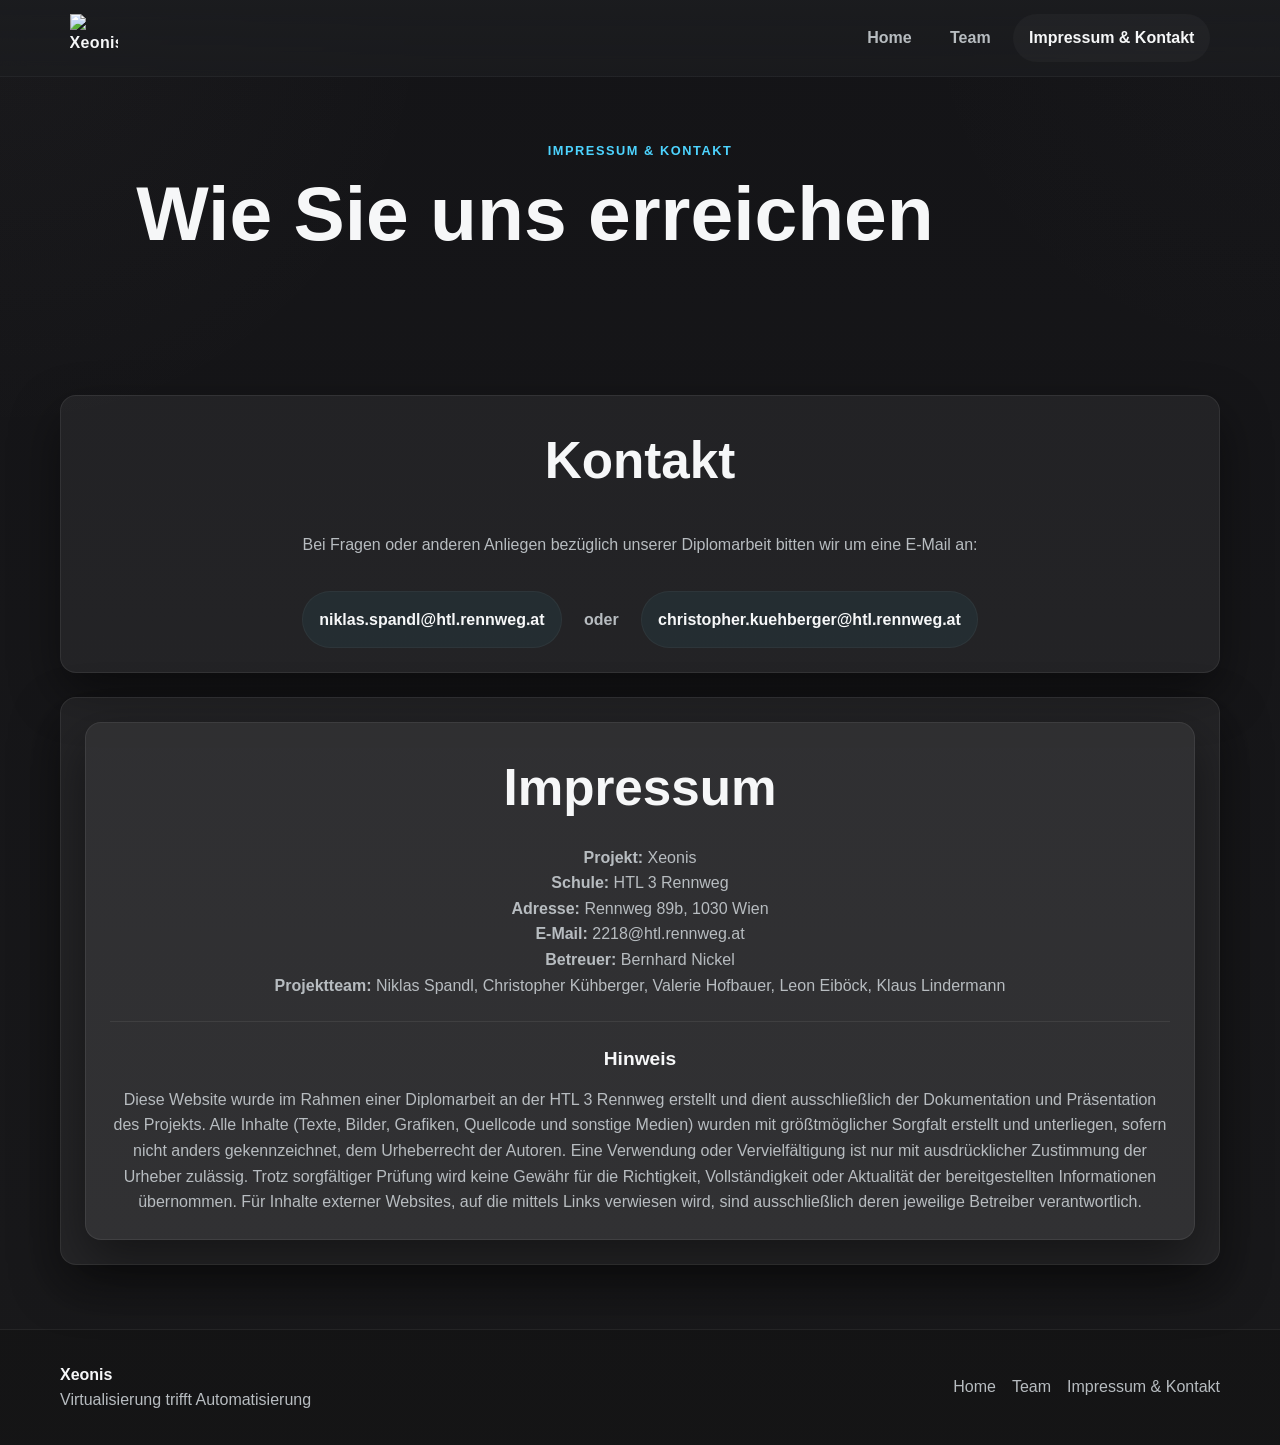
==== impressum-kontakt.html @ effc20d5 "update 1" ====
<!DOCTYPE html>
<html lang="de">
<head>
    <meta charset="UTF-8">
    <meta name="viewport" content="width=device-width, initial-scale=1.0">
    <title>Impressum & Kontakt | Xeonis</title>
    <meta name="description" content="Impressum und Kontaktseite für Xeonis, eine HTL 3 Rennweg Diplomarbeit.">
    <link rel="stylesheet" href="css/style.css">
</head>
<body>
<header class="site-header">
    <nav class="navbar container">
        <a href="index.html" class="logo" aria-label="Startseite">
            <img class="site-logo" src="assets/logo_xeonis_v2.svg" alt="Xeonis Logo">
        </a>

        <button class="nav-toggle" aria-label="Navigation öffnen" aria-expanded="false">
            <span></span>
            <span></span>
            <span></span>
        </button>

        <ul class="nav-links">
            <li><a href="index.html">Home</a></li>
            <li><a href="team.html">Team</a></li>
            <li><a href="impressum-kontakt.html" class="active">Impressum & Kontakt</a></li>
        </ul>
    </nav>
</header>

<main>
    <section class="page-hero section">
        <div class="container reveal" style="text-align: center;">
            <p class="eyebrow">Impressum & Kontakt</p>
            <h1>Wie Sie uns erreichen</h1>
        </div>
    </section>

    <section class="section contact-section">
        <div class="container contact-grid">
            <div class="contact-card reveal">
                <h2>Kontakt</h2>
                <p>Bei Fragen oder anderen Anliegen bezüglich unserer Diplomarbeit bitten wir um eine E-Mail an:</p>
                <div class="email-links">
                    <a class="email-link" href="mailto:niklas.spandl@htl.rennweg.at">niklas.spandl@htl.rennweg.at</a>
                    <span class="email-or">oder</span>
                    <a class="email-link" href="mailto:christopher.kuehberger@htl.rennweg.at">christopher.kuehberger@htl.rennweg.at</a>
                </div>
            </div>

            <div class="contact-card reveal">
                <aside class="impressum-box reveal">
                    <h2>Impressum</h2>
                    <p><strong>Projekt:</strong> Xeonis</p>
                    <p><strong>Schule:</strong> HTL 3 Rennweg</p>
                    <p><strong>Adresse:</strong> Rennweg 89b, 1030 Wien</p>
                    <p><strong>E-Mail:</strong> 2218@htl.rennweg.at</p>
                    <p><strong>Betreuer:</strong> Bernhard Nickel</p>
                    <p><strong>Projektteam:</strong> Niklas Spandl, Christopher Kühberger, Valerie Hofbauer, Leon
                        Eiböck, Klaus Lindermann</p>

                    <hr>

                    <h3>Hinweis</h3>
                    <p>
                        Diese Website wurde im Rahmen einer Diplomarbeit an der HTL 3 Rennweg erstellt und dient
                        ausschließlich der Dokumentation und Präsentation des Projekts. Alle Inhalte (Texte, Bilder,
                        Grafiken, Quellcode und sonstige Medien) wurden mit größtmöglicher Sorgfalt erstellt und
                        unterliegen, sofern nicht anders gekennzeichnet, dem Urheberrecht der Autoren. Eine Verwendung
                        oder Vervielfältigung ist nur mit ausdrücklicher Zustimmung der Urheber zulässig. Trotz
                        sorgfältiger Prüfung wird keine Gewähr für die Richtigkeit, Vollständigkeit oder Aktualität der
                        bereitgestellten Informationen übernommen. Für Inhalte externer Websites, auf die mittels Links
                        verwiesen wird, sind ausschließlich deren jeweilige Betreiber verantwortlich.
                    </p>
                </aside>
            </div>
        </div>
    </section>
</main>

<footer class="site-footer">
    <div class="container footer-grid">
        <div>
            <strong>Xeonis</strong>
            <p> Virtualisierung trifft Automatisierung</p>
        </div>
        <div class="footer-links">
            <a href="index.html">Home</a>
            <a href="team.html">Team</a>
            <a href="impressum-kontakt.html">Impressum & Kontakt</a>
        </div>
    </div>
</footer>

<script src="js/main.js"></script>
</body>
</html>
---- css/style.css ----
/*
  Consolidated stylesheet for DA_Website
  - Slightly lighter gray theme
  - Accent colors: blue, yellow, red
  - Header restored to translucent style
  - Responsive rules and consistent avatar sizing
*/
:root {
    --bg: #141417; /* page background */
    --bg-light: #1b1c1f;
    --card: rgba(255,255,255,0.06);
    --card-strong: rgba(255,255,255,0.09);
    --text: #f6f7f8;
    --muted: #b7bcc0;
    --primary: #c7cccf;
    --accent-blue: #4dd4ff;
    --accent-yellow: #ffd166;
    --accent-red: #ff6b6b;
    --border: rgba(255,255,255,0.07);
    --shadow: 0 20px 50px rgba(0,0,0,0.44);
    --radius: 16px;
    --max-width: 1160px;
    /* layout spacing */
    --header-height: 76px;
    --space-lg: 4rem;
    --space-md: 2.5rem;
    --space-sm: 1.25rem;
}

*{box-sizing:border-box;margin:0;padding:0}
html{scroll-behavior:smooth}
body{
  font-family: Arial, Helvetica, sans-serif;
  color:var(--text);
  line-height:1.6;
  background: radial-gradient(circle at top left, rgba(200,195,190,0.03), transparent 28rem),
              radial-gradient(circle at top right, rgba(150,150,150,0.02), transparent 24rem),
              linear-gradient(180deg,var(--bg),rgba(20,20,22,0.98));
}
img{max-width:100%;display:block}
a{color:inherit;text-decoration:none}
.container{width:min(100% - 2rem,var(--max-width));margin-inline:auto}
.section{padding:var(--space-lg) 0}

/* Header / Nav */
.site-header{
  position:sticky;top:0;z-index:100;
  /* ensure header matches the gray theme using bg-light with translucency */
  background: linear-gradient(180deg, rgba(27,28,31,0.95), rgba(27,28,31,0.82));
  backdrop-filter: blur(14px);
  border-bottom:1px solid rgba(255,255,255,0.04);
}
.navbar{min-height:var(--header-height);display:flex;align-items:center;justify-content:space-between;gap:1rem;padding:0 0.6rem}
.logo{display:flex;align-items:center;gap:0.8rem;font-weight:700;letter-spacing:0.02em}
.site-logo{width:48px;height:48px;object-fit:contain;display:block;flex-shrink:0}
.nav-links{display:flex;align-items:center;gap:0.4rem;list-style:none}
.nav-links a{display:inline-flex;padding:0.7rem 1rem;border-radius:999px;color:var(--muted);font-weight:600;transition:0.22s}
.nav-links a:hover,.nav-links a.active{background:rgba(255,255,255,0.03);color:var(--text)}
.nav-toggle{display:none;width:44px;height:44px;border:1px solid rgba(255,255,255,0.04);border-radius:12px;background:linear-gradient(180deg,rgba(255,255,255,0.02),rgba(255,255,255,0.01));cursor:pointer}
.nav-toggle span{display:block;width:20px;height:2px;margin:5px auto;background:var(--text);border-radius:99px}

/* Hero / Layout grids */
.hero{min-height:calc(100vh - var(--header-height));display:flex;align-items:center}
.hero-grid,.project-grid,.split-grid,.contact-grid{display:grid;grid-template-columns:1.1fr 0.9fr;align-items:center;gap:2rem}
.eyebrow{color:var(--accent-blue);font-weight:800;text-transform:uppercase;letter-spacing:0.12em;font-size:0.8rem;margin-bottom:0.7rem}
h1{font-size:clamp(2.4rem,6vw,5rem);max-width:950px;line-height:1.05;margin-bottom:0.85rem}
h2{font-size:clamp(2rem,4vw,3.2rem);margin-bottom:1rem}
h3{font-size:1.2rem;margin-bottom:0.75rem}
p{color:var(--muted)}
.hero-text{max-width:680px;font-size:1.05rem}

/* Buttons */
.btn{display:inline-flex;align-items:center;justify-content:center;min-height:48px;padding:0.8rem 1.25rem;border-radius:999px;border:1px solid transparent;font-weight:800;cursor:pointer;transition:transform 0.25s ease,border-color .22s ease,background .22s ease}
.btn:hover{transform:translateY(-2px)}
.btn-primary{background:linear-gradient(135deg,var(--accent-blue),var(--accent-2, #3ac6b8));color:#06101d;box-shadow:0 8px 28px rgba(77,212,255,0.08)}
.btn-secondary{border-color:var(--border);background:linear-gradient(135deg,rgba(77,212,255,0.22),rgba(77,212,255,0.10));color:var(--text)}

/* Cards */
.hero-card,.info-panel,.contact-card,.impressum-box{background:var(--card);border:1px solid var(--border);border-radius:var(--radius);box-shadow:var(--shadow);padding:1.5rem}
.hero-media{overflow:hidden;border-radius:14px;border:1px solid rgba(255,255,255,0.04);background:linear-gradient(145deg,rgba(77,212,255,0.05),rgba(58,198,184,0.03)),rgba(0,0,0,0.06);aspect-ratio:4/3}
.hero-media img{width:100%;height:100%;object-fit:cover}

.status-box{display:flex;gap:0.75rem;align-items:center;margin-top:1rem}
.status-dot{width:12px;height:12px;border-radius:50%;background:#4ade80;box-shadow:0 0 0 8px rgba(74,222,128,0.12)}

.section-heading{max-width:760px;margin-bottom:2rem}

/* Feature / Team grids */
.feature-grid,.team-grid,.timeline{display:grid;grid-template-columns:repeat(4,1fr);gap:1.2rem}
.hardware-grid{display:grid;grid-template-columns:repeat(3,1fr);gap:1rem;margin-top:1rem}
.hardware-card{display:flex;flex-direction:column;gap:0.85rem;padding:0.8rem;height:100%;border-radius:14px;background:linear-gradient(180deg,rgba(255,255,255,0.02),rgba(255,255,255,0.01));border:1px solid var(--border)}
.hardware-img{width:100%;height:clamp(180px,22vw,260px);object-fit:contain;display:block;margin:0 auto;border-radius:10px;border:1px solid rgba(255,255,255,0.03);background:rgba(0,0,0,0.03)}

.team-grid{grid-template-columns:repeat(auto-fit,minmax(210px,1fr))}
.feature-card,.team-card,.timeline-item{padding:1.1rem;border:1px solid var(--border);border-radius:var(--radius);background:var(--card);transition:transform .22s}
.feature-card:hover,.team-card:hover,.timeline-item:hover{transform:translateY(-6px);background:var(--card-strong)}

/* Team cards and avatars */
.team-card{display:flex;flex-direction:column;gap:0.6rem;overflow:hidden;min-height:100%}
.team-card h2{font-size:1.15rem;margin:0.35rem 0;line-height:1.15;word-break:break-word;overflow-wrap:anywhere}
.team-card p{margin:0}

.icon-box,.avatar-placeholder{display:grid;place-items:center;border-radius:14px;background:linear-gradient(135deg,rgba(77,212,255,0.06),rgba(58,198,184,0.04));border:1px solid rgba(255,255,255,0.03);color:var(--accent-blue);font-weight:900;margin-bottom:1rem}
.icon-box{width:64px;height:64px;font-size:0.82rem}
.avatar-placeholder{width:100%;height:clamp(140px,20vw,220px);overflow:hidden;border-radius:12px;display:grid;place-items:center}
.avatar-placeholder img{width:100%;height:100%;object-fit:cover;display:block}

/* Skill bars */
.skill-list{display:grid;gap:1.3rem;padding:1.5rem;border:1px solid var(--border);border-radius:var(--radius);background:var(--card)}
.bar{height:12px;margin-top:0.55rem;border-radius:999px;background:rgba(255,255,255,0.06);overflow:hidden}
.bar span{display:block;height:100%;border-radius:inherit;background:linear-gradient(90deg,var(--accent-blue),rgba(58,198,184,0.95))}

/* Contact */
.contact-grid{display:grid;grid-template-columns:1fr;gap:1.5rem;align-items:start}
.contact-card{text-align:center;display:flex;flex-direction:column;align-items:center;gap:0.9rem}
.email-links{display:flex;align-items:center;gap:1rem;flex-wrap:wrap;margin-top:1.2rem}
.email-or{display:inline-flex;align-items:center;justify-content:center;color:var(--muted);font-weight:700;padding:0 0.4rem}
.email-link{display:inline-flex;align-items:center;padding:0.9rem 1rem;border:1px solid rgba(255,255,255,0.04);border-radius:999px;background:rgba(77,212,255,0.06);color:var(--text);font-weight:800}
.email-link:hover{background:linear-gradient(90deg,rgba(77,212,255,0.16),rgba(58,198,184,0.14));transform:translateY(-2px)}

/* Forms */
label{color:var(--text);font-weight:700}
input,textarea{width:100%;border:1px solid var(--border);border-radius:14px;padding:0.9rem 1rem;background:rgba(255,255,255,0.04);color:var(--text);font:inherit;outline:none}
input:focus,textarea:focus{border-color:var(--accent-blue);box-shadow:0 0 0 4px rgba(77,212,255,0.08)}

.impressum-box hr{border:0;border-top:1px solid var(--border);margin:1.4rem 0}

/* Footer */
.site-footer{border-top:1px solid var(--border);background:rgba(0,0,0,0.18);padding:2rem 0}
.footer-grid{display:flex;justify-content:space-between;gap:1.5rem;align-items:center}
.footer-links{display:flex;gap:1rem;flex-wrap:wrap}
.footer-links a{color:var(--muted)}
.footer-links a:hover{color:var(--accent-blue)}

/* Reveal animation */
.reveal{opacity:1;transform:none;transition:opacity .7s ease,transform .7s ease}
.reveal.visible{opacity:1;transform:translateY(0)}

/* Responsive */
@media (max-width:920px){
  .hero-grid,.project-grid,.split-grid,.contact-grid{grid-template-columns:1fr}
  .feature-grid,.team-grid,.timeline{grid-template-columns:repeat(2,1fr)}
  .hero{min-height:auto}
  .nav-toggle{display:block}
  .nav-links{display:none}
  .nav-links.open{display:flex}
  .site-logo{width:40px;height:40px}
}

@media (max-width:720px){
  .section{padding:var(--space-md) 0}
  .nav-toggle{display:block}
  .nav-links{position:absolute;left:1rem;right:1rem;top:calc(var(--header-height) + 10px);display:none;flex-direction:column;align-items:stretch;padding:1rem;border:1px solid rgba(255,255,255,0.03);border-radius:14px;background:linear-gradient(180deg,rgba(19,20,24,0.96),rgba(11,11,13,0.9));box-shadow:0 14px 40px rgba(0,0,0,0.6)}
  .nav-links.open{display:flex}
  .feature-grid,.team-grid,.timeline,.hardware-grid{grid-template-columns:1fr}
  .team-grid{gap:1rem}
  .feature-card,.team-card,.timeline-item,.hardware-card,.hero-card,.info-panel,.contact-card,.impressum-box,.skill-list{padding:1rem}
  .team-card{align-items:center;text-align:center}
  .team-card h2{font-size:1.05rem}
  /* Mobile team photos: no crop, full image visible */
  .avatar-placeholder{width:100%;height:auto;aspect-ratio:auto;margin-inline:auto;display:block;overflow:visible;background:none;border:none}
  .avatar-placeholder img{width:100%;height:auto;object-fit:contain;background:transparent}
  .hardware-grid{gap:1rem;margin-top:1rem}
  .hardware-card{gap:0.7rem}
  .hardware-img{height:auto;aspect-ratio:4/3;object-fit:cover}
  .hero-grid,.project-grid,.split-grid,.contact-grid{gap:1.25rem}
  .hero-text{font-size:1rem;max-width:100%}
  .section-heading{margin-bottom:1.25rem}
  .footer-grid{flex-direction:column;align-items:flex-start}
  .email-links{flex-direction:column}
  .email-link{width:100%;justify-content:center}
  .contact-card{align-items:stretch;text-align:left}
  .contact-card h2,.impressum-box h2{font-size:1.35rem}
  .impressum-box{padding:1rem}
  .impressum-box p{font-size:0.98rem}
}

@media (max-width:480px){
  :root{--radius:14px}
  h1{font-size:clamp(1.8rem,6vw,2.6rem);margin-bottom:0.7rem}
  .team-card h2{font-size:1rem}
  .avatar-placeholder{width:100%;height:auto;aspect-ratio:auto}
  .avatar-placeholder img{width:100%;height:auto;object-fit:contain}
  .hero-media{aspect-ratio:16/10}
  .hardware-img{aspect-ratio:1/1}
  .btn{min-height:56px;padding:1rem 1.25rem;font-size:1rem}
  .container{width:calc(100% - 2rem)}
  .status-box{gap:0.5rem}
  .status-box p,.footer-grid p,.hero-text,p{word-break:break-word;overflow-wrap:anywhere}
  .contact-card{padding:0.85rem}
  .email-link{font-size:0.95rem;padding:0.85rem 0.95rem}
  .impressum-box h3{font-size:1.05rem}
}
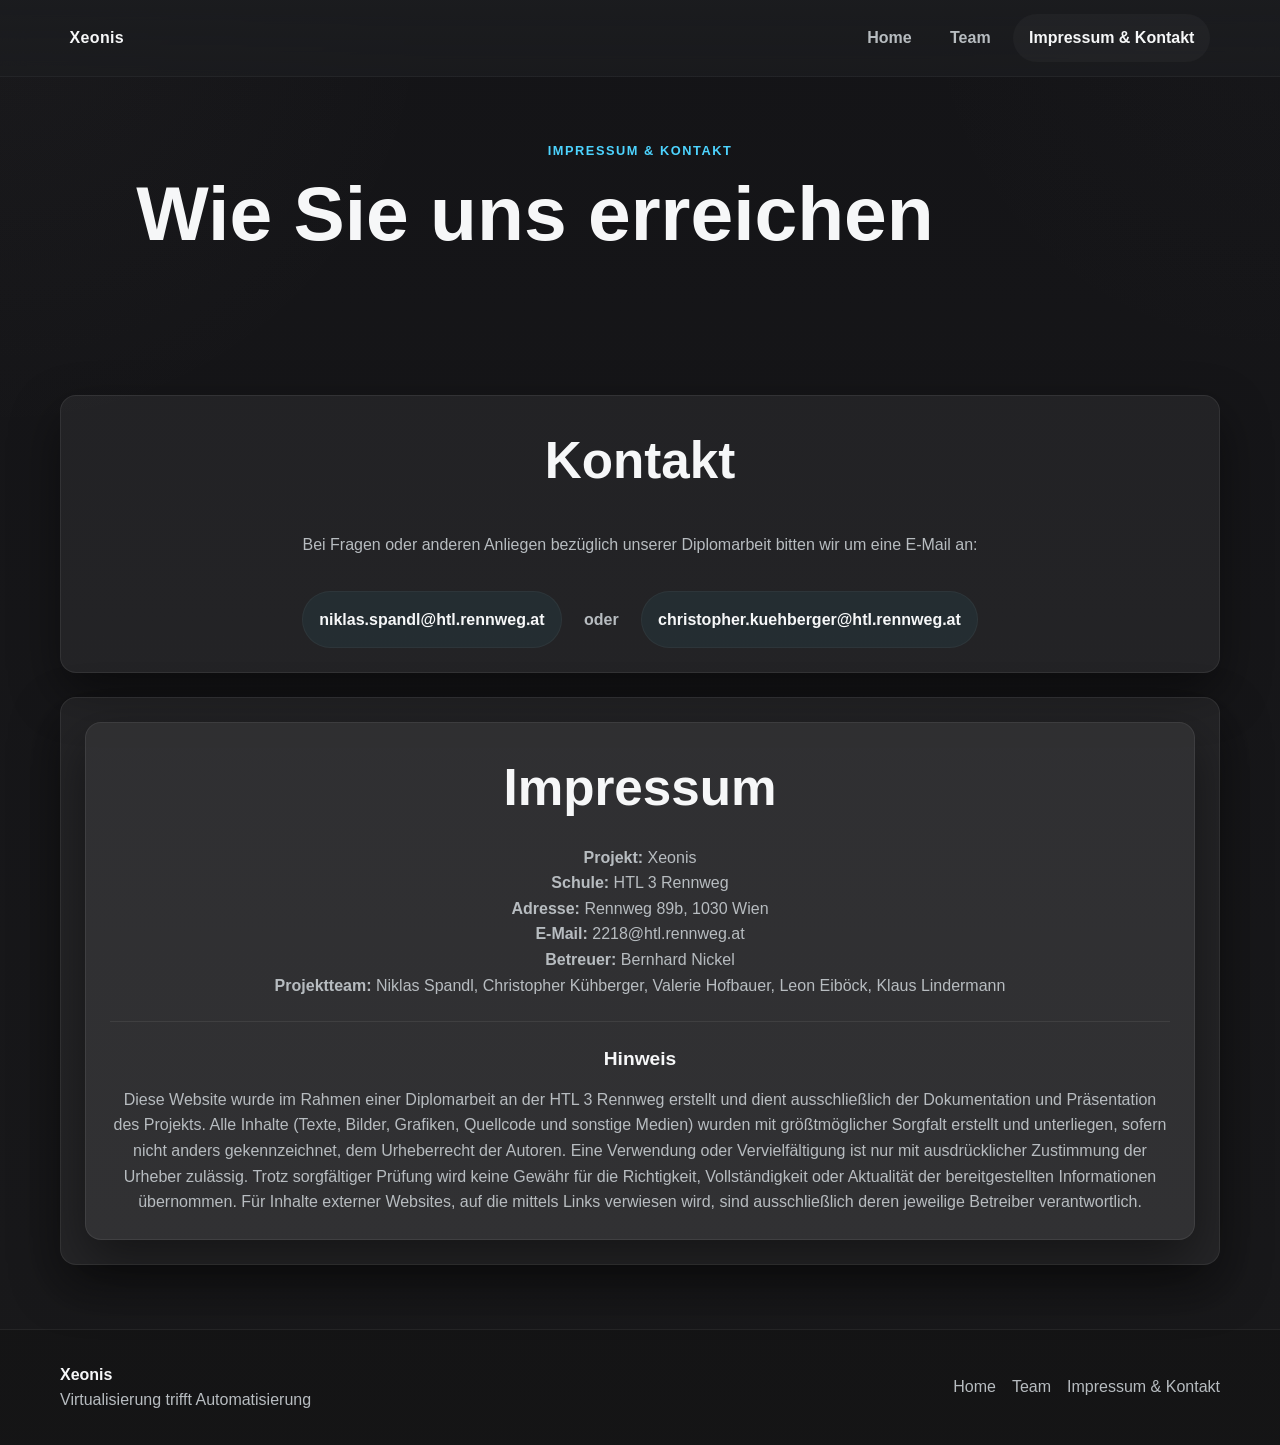
==== commit c1d50f83: "update 2" ====
--- a/impressum-kontakt.html
+++ b/impressum-kontakt.html
@@ -11,7 +11,7 @@
 <header class="site-header">
     <nav class="navbar container">
         <a href="index.html" class="logo" aria-label="Startseite">
-            <img class="site-logo" src="assets/logo_xeonis_v2.svg" alt="Xeonis Logo">
+            Xeonis
         </a>
 
         <button class="nav-toggle" aria-label="Navigation öffnen" aria-expanded="false">
--- a/css/style.css
+++ b/css/style.css
@@ -14,6 +14,7 @@
     --muted: #b7bcc0;
     --primary: #c7cccf;
     --accent-blue: #4dd4ff;
+    --accent-2: #3ac6b8;
     --accent-yellow: #ffd166;
     --accent-red: #ff6b6b;
     --border: rgba(255,255,255,0.07);
@@ -80,6 +81,7 @@
 .hero-media{overflow:hidden;border-radius:14px;border:1px solid rgba(255,255,255,0.04);background:linear-gradient(145deg,rgba(77,212,255,0.05),rgba(58,198,184,0.03)),rgba(0,0,0,0.06);aspect-ratio:4/3}
 .hero-media img{width:100%;height:100%;object-fit:cover}
 
+.hero-logo{width:100%;max-width:200px;height:auto;object-fit:contain;display:block;margin:0 auto 1.5rem}
 .status-box{display:flex;gap:0.75rem;align-items:center;margin-top:1rem}
 .status-dot{width:12px;height:12px;border-radius:50%;background:#4ade80;box-shadow:0 0 0 8px rgba(74,222,128,0.12)}
 
@@ -149,6 +151,7 @@
 
 @media (max-width:720px){
   .section{padding:var(--space-md) 0}
+  .hero-logo{max-width:180px;margin-bottom:1.35rem}
   .nav-toggle{display:block}
   .nav-links{position:absolute;left:1rem;right:1rem;top:calc(var(--header-height) + 10px);display:none;flex-direction:column;align-items:stretch;padding:1rem;border:1px solid rgba(255,255,255,0.03);border-radius:14px;background:linear-gradient(180deg,rgba(19,20,24,0.96),rgba(11,11,13,0.9));box-shadow:0 14px 40px rgba(0,0,0,0.6)}
   .nav-links.open{display:flex}
@@ -177,6 +180,7 @@
 
 @media (max-width:480px){
   :root{--radius:14px}
+  .hero-logo{max-width:160px;margin-bottom:1.2rem}
   h1{font-size:clamp(1.8rem,6vw,2.6rem);margin-bottom:0.7rem}
   .team-card h2{font-size:1rem}
   .avatar-placeholder{width:100%;height:auto;aspect-ratio:auto}
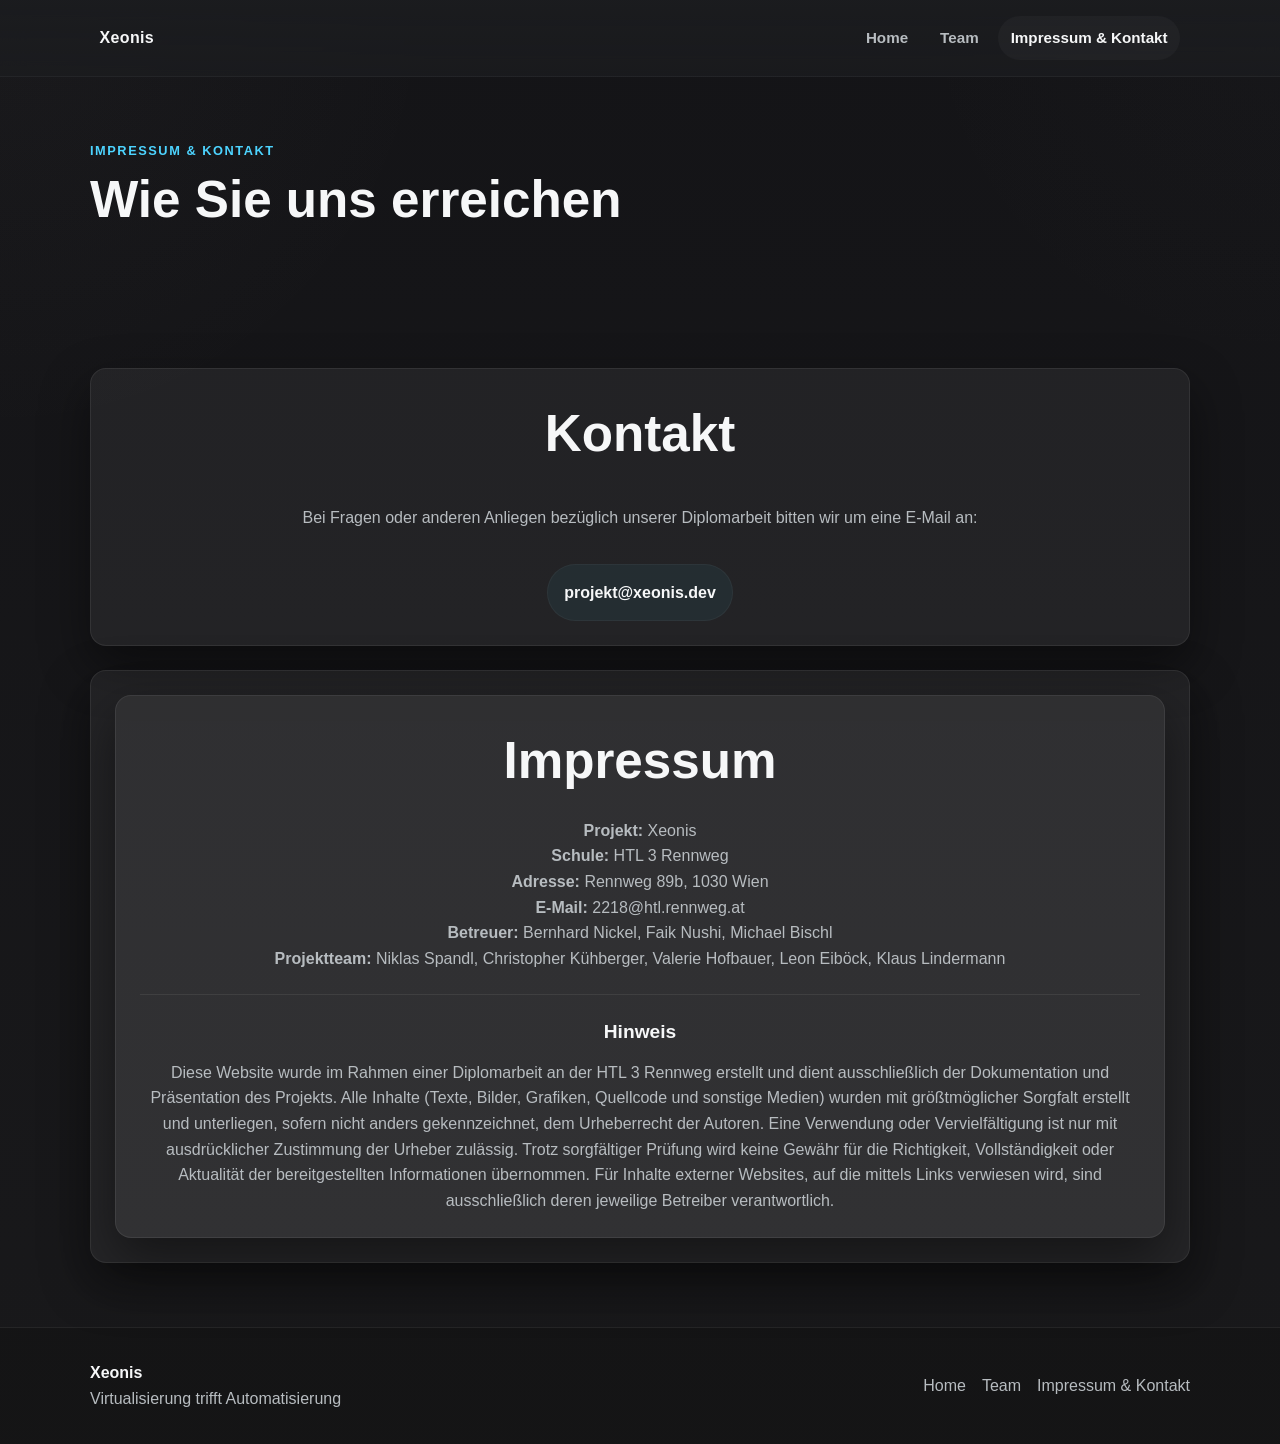
==== commit a2a70f47: "update 4, implemented feedback" ====
--- a/impressum-kontakt.html
+++ b/impressum-kontakt.html
@@ -30,7 +30,7 @@
 
 <main>
     <section class="page-hero section">
-        <div class="container reveal" style="text-align: center;">
+        <div class="container reveal">
             <p class="eyebrow">Impressum & Kontakt</p>
             <h1>Wie Sie uns erreichen</h1>
         </div>
@@ -42,9 +42,7 @@
                 <h2>Kontakt</h2>
                 <p>Bei Fragen oder anderen Anliegen bezüglich unserer Diplomarbeit bitten wir um eine E-Mail an:</p>
                 <div class="email-links">
-                    <a class="email-link" href="mailto:niklas.spandl@htl.rennweg.at">niklas.spandl@htl.rennweg.at</a>
-                    <span class="email-or">oder</span>
-                    <a class="email-link" href="mailto:christopher.kuehberger@htl.rennweg.at">christopher.kuehberger@htl.rennweg.at</a>
+                    <a class="email-link" href="mailto:projekt@xeonis.dev">projekt@xeonis.dev</a>
                 </div>
             </div>
 
@@ -55,7 +53,7 @@
                     <p><strong>Schule:</strong> HTL 3 Rennweg</p>
                     <p><strong>Adresse:</strong> Rennweg 89b, 1030 Wien</p>
                     <p><strong>E-Mail:</strong> 2218@htl.rennweg.at</p>
-                    <p><strong>Betreuer:</strong> Bernhard Nickel</p>
+                    <p><strong>Betreuer:</strong> Bernhard Nickel, Faik Nushi, Michael Bischl</p>
                     <p><strong>Projektteam:</strong> Niklas Spandl, Christopher Kühberger, Valerie Hofbauer, Leon
                         Eiböck, Klaus Lindermann</p>
 
--- a/css/style.css
+++ b/css/style.css
@@ -1,15 +1,8 @@
-/*
-  Consolidated stylesheet for DA_Website
-  - Slightly lighter gray theme
-  - Accent colors: blue, yellow, red
-  - Header restored to translucent style
-  - Responsive rules and consistent avatar sizing
-*/
 :root {
     --bg: #141417; /* page background */
     --bg-light: #1b1c1f;
-    --card: rgba(255,255,255,0.06);
-    --card-strong: rgba(255,255,255,0.09);
+    --card: rgba(255, 255, 255, 0.06);
+    --card-strong: rgba(255, 255, 255, 0.09);
     --text: #f6f7f8;
     --muted: #b7bcc0;
     --primary: #c7cccf;
@@ -17,8 +10,8 @@
     --accent-2: #3ac6b8;
     --accent-yellow: #ffd166;
     --accent-red: #ff6b6b;
-    --border: rgba(255,255,255,0.07);
-    --shadow: 0 20px 50px rgba(0,0,0,0.44);
+    --border: rgba(255, 255, 255, 0.07);
+    --shadow: 0 20px 50px rgba(0, 0, 0, 0.44);
     --radius: 16px;
     --max-width: 1160px;
     /* layout spacing */
@@ -28,171 +21,814 @@
     --space-sm: 1.25rem;
 }
 
-*{box-sizing:border-box;margin:0;padding:0}
-html{scroll-behavior:smooth}
-body{
-  font-family: Arial, Helvetica, sans-serif;
-  color:var(--text);
-  line-height:1.6;
-  background: radial-gradient(circle at top left, rgba(200,195,190,0.03), transparent 28rem),
-              radial-gradient(circle at top right, rgba(150,150,150,0.02), transparent 24rem),
-              linear-gradient(180deg,var(--bg),rgba(20,20,22,0.98));
-}
-img{max-width:100%;display:block}
-a{color:inherit;text-decoration:none}
-.container{width:min(100% - 2rem,var(--max-width));margin-inline:auto}
-.section{padding:var(--space-lg) 0}
+* {
+    box-sizing: border-box;
+    margin: 0;
+    padding: 0
+}
+
+html {
+    scroll-behavior: smooth
+}
+
+body {
+    font-family: Arial, Helvetica, sans-serif;
+    color: var(--text);
+    line-height: 1.6;
+    background: radial-gradient(circle at top left, rgba(200, 195, 190, 0.03), transparent 28rem),
+    radial-gradient(circle at top right, rgba(150, 150, 150, 0.02), transparent 24rem),
+    linear-gradient(180deg, var(--bg), rgba(20, 20, 22, 0.98));
+}
+
+img {
+    max-width: 100%;
+    display: block
+}
+
+a {
+    color: inherit;
+    text-decoration: none
+}
+
+.container {
+    width: min(100% - 2rem, var(--max-width));
+    margin-inline: auto
+}
+
+.section {
+    padding: var(--space-lg) 0
+}
 
 /* Header / Nav */
-.site-header{
-  position:sticky;top:0;z-index:100;
-  /* ensure header matches the gray theme using bg-light with translucency */
-  background: linear-gradient(180deg, rgba(27,28,31,0.95), rgba(27,28,31,0.82));
-  backdrop-filter: blur(14px);
-  border-bottom:1px solid rgba(255,255,255,0.04);
-}
-.navbar{min-height:var(--header-height);display:flex;align-items:center;justify-content:space-between;gap:1rem;padding:0 0.6rem}
-.logo{display:flex;align-items:center;gap:0.8rem;font-weight:700;letter-spacing:0.02em}
-.site-logo{width:48px;height:48px;object-fit:contain;display:block;flex-shrink:0}
-.nav-links{display:flex;align-items:center;gap:0.4rem;list-style:none}
-.nav-links a{display:inline-flex;padding:0.7rem 1rem;border-radius:999px;color:var(--muted);font-weight:600;transition:0.22s}
-.nav-links a:hover,.nav-links a.active{background:rgba(255,255,255,0.03);color:var(--text)}
-.nav-toggle{display:none;width:44px;height:44px;border:1px solid rgba(255,255,255,0.04);border-radius:12px;background:linear-gradient(180deg,rgba(255,255,255,0.02),rgba(255,255,255,0.01));cursor:pointer}
-.nav-toggle span{display:block;width:20px;height:2px;margin:5px auto;background:var(--text);border-radius:99px}
+.site-header {
+    position: sticky;
+    top: 0;
+    z-index: 100;
+    /* ensure header matches the gray theme using bg-light with translucency */
+    background: linear-gradient(180deg, rgba(27, 28, 31, 0.95), rgba(27, 28, 31, 0.82));
+    backdrop-filter: blur(14px);
+    border-bottom: 1px solid rgba(255, 255, 255, 0.04);
+}
+
+.navbar {
+    min-height: var(--header-height);
+    display: flex;
+    align-items: center;
+    justify-content: space-between;
+    gap: 1rem;
+    padding: 0 0.6rem
+}
+
+.logo {
+    display: flex;
+    align-items: center;
+    gap: 0.8rem;
+    font-weight: 700;
+    letter-spacing: 0.02em
+}
+
+.site-logo {
+    width: 48px;
+    height: 48px;
+    object-fit: contain;
+    display: block;
+    flex-shrink: 0
+}
+
+.nav-links {
+    display: flex;
+    align-items: center;
+    gap: 0.4rem;
+    list-style: none
+}
+
+.nav-links a {
+    display: inline-flex;
+    padding: 0.7rem 1rem;
+    border-radius: 999px;
+    color: var(--muted);
+    font-weight: 600;
+    transition: 0.22s
+}
+
+.nav-links a:hover, .nav-links a.active {
+    background: rgba(255, 255, 255, 0.03);
+    color: var(--text)
+}
+
+.nav-toggle {
+    display: none;
+    width: 44px;
+    height: 44px;
+    border: 1px solid rgba(255, 255, 255, 0.04);
+    border-radius: 12px;
+    background: linear-gradient(180deg, rgba(255, 255, 255, 0.02), rgba(255, 255, 255, 0.01));
+    cursor: pointer
+}
+
+.nav-toggle span {
+    display: block;
+    width: 20px;
+    height: 2px;
+    margin: 5px auto;
+    background: var(--text);
+    border-radius: 99px
+}
 
 /* Hero / Layout grids */
-.hero{min-height:calc(100vh - var(--header-height));display:flex;align-items:center}
-.hero-grid,.project-grid,.split-grid,.contact-grid{display:grid;grid-template-columns:1.1fr 0.9fr;align-items:center;gap:2rem}
-.eyebrow{color:var(--accent-blue);font-weight:800;text-transform:uppercase;letter-spacing:0.12em;font-size:0.8rem;margin-bottom:0.7rem}
-h1{font-size:clamp(2.4rem,6vw,5rem);max-width:950px;line-height:1.05;margin-bottom:0.85rem}
-h2{font-size:clamp(2rem,4vw,3.2rem);margin-bottom:1rem}
-h3{font-size:1.2rem;margin-bottom:0.75rem}
-p{color:var(--muted)}
-.hero-text{max-width:680px;font-size:1.05rem}
+.hero {
+    min-height: calc(100vh - var(--header-height));
+    display: flex;
+    align-items: center
+}
+
+.hero-grid, .project-grid, .split-grid, .contact-grid {
+    display: grid;
+    grid-template-columns:1.1fr 0.9fr;
+    align-items: center;
+    gap: 2rem
+}
+
+.eyebrow {
+    color: var(--accent-blue);
+    font-weight: 800;
+    text-transform: uppercase;
+    letter-spacing: 0.12em;
+    font-size: 0.8rem;
+    margin-bottom: 0.7rem
+}
+
+h1 {
+    font-size: clamp(2.4rem, 6vw, 5rem);
+    max-width: 950px;
+    line-height: 1.05;
+    margin-bottom: 0.85rem
+}
+
+h2 {
+    font-size: clamp(2rem, 4vw, 3.2rem);
+    margin-bottom: 1rem
+}
+
+h3 {
+    font-size: 1.2rem;
+    margin-bottom: 0.75rem
+}
+
+p {
+    color: var(--muted)
+}
+
+.hero-text {
+    max-width: 680px;
+    font-size: 1.05rem
+}
 
 /* Buttons */
-.btn{display:inline-flex;align-items:center;justify-content:center;min-height:48px;padding:0.8rem 1.25rem;border-radius:999px;border:1px solid transparent;font-weight:800;cursor:pointer;transition:transform 0.25s ease,border-color .22s ease,background .22s ease}
-.btn:hover{transform:translateY(-2px)}
-.btn-primary{background:linear-gradient(135deg,var(--accent-blue),var(--accent-2, #3ac6b8));color:#06101d;box-shadow:0 8px 28px rgba(77,212,255,0.08)}
-.btn-secondary{border-color:var(--border);background:linear-gradient(135deg,rgba(77,212,255,0.22),rgba(77,212,255,0.10));color:var(--text)}
+.btn {
+    display: inline-flex;
+    align-items: center;
+    justify-content: center;
+    min-height: 48px;
+    padding: 0.8rem 1.25rem;
+    border-radius: 999px;
+    border: 1px solid transparent;
+    font-weight: 800;
+    cursor: pointer;
+    transition: transform 0.25s ease, border-color .22s ease, background .22s ease
+}
+
+.btn:hover {
+    transform: translateY(-2px)
+}
+
+.btn-primary {
+    background: linear-gradient(135deg, var(--accent-blue), var(--accent-2, #3ac6b8));
+    color: #06101d;
+    box-shadow: 0 8px 28px rgba(77, 212, 255, 0.08)
+}
+
+.btn-secondary {
+    border-color: var(--border);
+    background: linear-gradient(135deg, rgba(77, 212, 255, 0.22), rgba(77, 212, 255, 0.10));
+    color: var(--text)
+}
 
 /* Cards */
-.hero-card,.info-panel,.contact-card,.impressum-box{background:var(--card);border:1px solid var(--border);border-radius:var(--radius);box-shadow:var(--shadow);padding:1.5rem}
-.hero-media{overflow:hidden;border-radius:14px;border:1px solid rgba(255,255,255,0.04);background:linear-gradient(145deg,rgba(77,212,255,0.05),rgba(58,198,184,0.03)),rgba(0,0,0,0.06);aspect-ratio:4/3}
-.hero-media img{width:100%;height:100%;object-fit:cover}
-
-.hero-logo{width:100%;max-width:200px;height:auto;object-fit:contain;display:block;margin:0 auto 1.5rem}
-.status-box{display:flex;gap:0.75rem;align-items:center;margin-top:1rem}
-.status-dot{width:12px;height:12px;border-radius:50%;background:#4ade80;box-shadow:0 0 0 8px rgba(74,222,128,0.12)}
-
-.section-heading{max-width:760px;margin-bottom:2rem}
+.hero-card, .info-panel, .contact-card, .impressum-box {
+    background: var(--card);
+    border: 1px solid var(--border);
+    border-radius: var(--radius);
+    box-shadow: var(--shadow);
+    padding: 1.5rem
+}
+
+.hero-media {
+    overflow: hidden;
+    border-radius: 14px;
+    border: 1px solid rgba(255, 255, 255, 0.04);
+    background: linear-gradient(145deg, rgba(77, 212, 255, 0.05), rgba(58, 198, 184, 0.03)), rgba(0, 0, 0, 0.06);
+    aspect-ratio: 4/3
+}
+
+.hero-media img {
+    width: 100%;
+    height: 100%;
+    object-fit: cover
+}
+
+.hero-logo {
+    width: 100%;
+    max-width: 200px;
+    height: auto;
+    object-fit: contain;
+    display: block;
+    margin: 0 auto 1.5rem
+}
+
+.status-box {
+    display: flex;
+    gap: 0.75rem;
+    align-items: center;
+    margin-top: 1rem
+}
+
+.status-dot {
+    width: 12px;
+    height: 12px;
+    border-radius: 50%;
+    background: #4ade80;
+    box-shadow: 0 0 0 8px rgba(74, 222, 128, 0.12)
+}
+
+.section-heading {
+    max-width: 760px;
+    margin-bottom: 2rem
+}
 
 /* Feature / Team grids */
-.feature-grid,.team-grid,.timeline{display:grid;grid-template-columns:repeat(4,1fr);gap:1.2rem}
-.hardware-grid{display:grid;grid-template-columns:repeat(3,1fr);gap:1rem;margin-top:1rem}
-.hardware-card{display:flex;flex-direction:column;gap:0.85rem;padding:0.8rem;height:100%;border-radius:14px;background:linear-gradient(180deg,rgba(255,255,255,0.02),rgba(255,255,255,0.01));border:1px solid var(--border)}
-.hardware-img{width:100%;height:clamp(180px,22vw,260px);object-fit:contain;display:block;margin:0 auto;border-radius:10px;border:1px solid rgba(255,255,255,0.03);background:rgba(0,0,0,0.03)}
-
-.team-grid{grid-template-columns:repeat(auto-fit,minmax(210px,1fr))}
-.feature-card,.team-card,.timeline-item{padding:1.1rem;border:1px solid var(--border);border-radius:var(--radius);background:var(--card);transition:transform .22s}
-.feature-card:hover,.team-card:hover,.timeline-item:hover{transform:translateY(-6px);background:var(--card-strong)}
+.feature-grid, .team-grid, .timeline {
+    display: grid;
+    grid-template-columns:repeat(4, 1fr);
+    gap: 1.2rem
+}
+
+.hardware-grid {
+    display: grid;
+    grid-template-columns:repeat(auto-fit, minmax(280px, 1fr));
+    gap: 1rem;
+}
+
+.hardware-card {
+    display: flex;
+    flex-direction: column;
+    gap: 0.85rem;
+    padding: 0.8rem;
+    height: 100%;
+    border-radius: 14px;
+    background: linear-gradient(180deg, rgba(255, 255, 255, 0.02), rgba(255, 255, 255, 0.01));
+    border: 1px solid var(--border)
+}
+
+.hardware-img {
+    width: 100%;
+    height: clamp(180px, 22vw, 260px);
+    object-fit: contain;
+    display: block;
+    margin: 0 auto;
+    border-radius: 10px;
+    border: 1px solid rgba(255, 255, 255, 0.03);
+    background: rgba(0, 0, 0, 0.03)
+}
+
+.team-grid {
+    grid-template-columns:repeat(auto-fit, minmax(210px, 1fr))
+}
+
+.feature-card, .team-card, .timeline-item {
+    padding: 1.1rem;
+    border: 1px solid var(--border);
+    border-radius: var(--radius);
+    background: var(--card);
+    transition: transform .22s
+}
+
+.feature-card:hover, .team-card:hover, .timeline-item:hover {
+    transform: translateY(-6px);
+    background: var(--card-strong)
+}
 
 /* Team cards and avatars */
-.team-card{display:flex;flex-direction:column;gap:0.6rem;overflow:hidden;min-height:100%}
-.team-card h2{font-size:1.15rem;margin:0.35rem 0;line-height:1.15;word-break:break-word;overflow-wrap:anywhere}
-.team-card p{margin:0}
-
-.icon-box,.avatar-placeholder{display:grid;place-items:center;border-radius:14px;background:linear-gradient(135deg,rgba(77,212,255,0.06),rgba(58,198,184,0.04));border:1px solid rgba(255,255,255,0.03);color:var(--accent-blue);font-weight:900;margin-bottom:1rem}
-.icon-box{width:64px;height:64px;font-size:0.82rem}
-.avatar-placeholder{width:100%;height:clamp(140px,20vw,220px);overflow:hidden;border-radius:12px;display:grid;place-items:center}
-.avatar-placeholder img{width:100%;height:100%;object-fit:cover;display:block}
+.team-card {
+    display: flex;
+    flex-direction: column;
+    gap: 0.6rem;
+    overflow: hidden;
+    min-height: 100%
+}
+
+.team-card h2 {
+    font-size: 1.15rem;
+    margin: 0.35rem 0;
+    line-height: 1.15;
+    word-break: break-word;
+    overflow-wrap: anywhere
+}
+
+.team-card p {
+    margin: 0
+}
+
+.icon-box, .avatar-placeholder {
+    display: grid;
+    place-items: center;
+    border-radius: 14px;
+    background: linear-gradient(135deg, rgba(77, 212, 255, 0.06), rgba(58, 198, 184, 0.04));
+    border: 1px solid rgba(255, 255, 255, 0.03);
+    color: var(--accent-blue);
+    font-weight: 900;
+    margin-bottom: 1rem
+}
+
+.icon-box {
+    width: 64px;
+    height: 64px;
+    font-size: 0.82rem
+}
+
+.avatar-placeholder {
+    width: 100%;
+    height: clamp(140px, 20vw, 220px);
+    overflow: hidden;
+    border-radius: 12px;
+    display: grid;
+    place-items: center
+}
+
+.avatar-placeholder img {
+    width: 100%;
+    height: 100%;
+    object-fit: cover;
+    display: block
+}
 
 /* Skill bars */
-.skill-list{display:grid;gap:1.3rem;padding:1.5rem;border:1px solid var(--border);border-radius:var(--radius);background:var(--card)}
-.bar{height:12px;margin-top:0.55rem;border-radius:999px;background:rgba(255,255,255,0.06);overflow:hidden}
-.bar span{display:block;height:100%;border-radius:inherit;background:linear-gradient(90deg,var(--accent-blue),rgba(58,198,184,0.95))}
+.skill-list {
+    display: grid;
+    gap: 1.3rem;
+    padding: 1.5rem;
+    border: 1px solid var(--border);
+    border-radius: var(--radius);
+    background: var(--card)
+}
+
+.bar {
+    height: 12px;
+    margin-top: 0.55rem;
+    border-radius: 999px;
+    background: rgba(255, 255, 255, 0.06);
+    overflow: hidden
+}
+
+.bar span {
+    display: block;
+    height: 100%;
+    border-radius: inherit;
+    background: linear-gradient(90deg, var(--accent-blue), rgba(58, 198, 184, 0.95))
+}
 
 /* Contact */
-.contact-grid{display:grid;grid-template-columns:1fr;gap:1.5rem;align-items:start}
-.contact-card{text-align:center;display:flex;flex-direction:column;align-items:center;gap:0.9rem}
-.email-links{display:flex;align-items:center;gap:1rem;flex-wrap:wrap;margin-top:1.2rem}
-.email-or{display:inline-flex;align-items:center;justify-content:center;color:var(--muted);font-weight:700;padding:0 0.4rem}
-.email-link{display:inline-flex;align-items:center;padding:0.9rem 1rem;border:1px solid rgba(255,255,255,0.04);border-radius:999px;background:rgba(77,212,255,0.06);color:var(--text);font-weight:800}
-.email-link:hover{background:linear-gradient(90deg,rgba(77,212,255,0.16),rgba(58,198,184,0.14));transform:translateY(-2px)}
+.contact-grid {
+    display: grid;
+    grid-template-columns:1fr;
+    gap: 1.5rem;
+    align-items: start
+}
+
+.contact-card {
+    text-align: center;
+    display: flex;
+    flex-direction: column;
+    align-items: center;
+    gap: 0.9rem
+}
+
+.email-links {
+    display: flex;
+    align-items: center;
+    gap: 1rem;
+    flex-wrap: wrap;
+    margin-top: 1.2rem
+}
+
+.email-or {
+    display: inline-flex;
+    align-items: center;
+    justify-content: center;
+    color: var(--muted);
+    font-weight: 700;
+    padding: 0 0.4rem
+}
+
+.email-link {
+    display: inline-flex;
+    align-items: center;
+    padding: 0.9rem 1rem;
+    border: 1px solid rgba(255, 255, 255, 0.04);
+    border-radius: 999px;
+    background: rgba(77, 212, 255, 0.06);
+    color: var(--text);
+    font-weight: 800
+}
+
+.email-link:hover {
+    background: linear-gradient(90deg, rgba(77, 212, 255, 0.16), rgba(58, 198, 184, 0.14));
+    transform: translateY(-2px)
+}
 
 /* Forms */
-label{color:var(--text);font-weight:700}
-input,textarea{width:100%;border:1px solid var(--border);border-radius:14px;padding:0.9rem 1rem;background:rgba(255,255,255,0.04);color:var(--text);font:inherit;outline:none}
-input:focus,textarea:focus{border-color:var(--accent-blue);box-shadow:0 0 0 4px rgba(77,212,255,0.08)}
-
-.impressum-box hr{border:0;border-top:1px solid var(--border);margin:1.4rem 0}
+label {
+    color: var(--text);
+    font-weight: 700
+}
+
+input, textarea {
+    width: 100%;
+    border: 1px solid var(--border);
+    border-radius: 14px;
+    padding: 0.9rem 1rem;
+    background: rgba(255, 255, 255, 0.04);
+    color: var(--text);
+    font: inherit;
+    outline: none
+}
+
+input:focus, textarea:focus {
+    border-color: var(--accent-blue);
+    box-shadow: 0 0 0 4px rgba(77, 212, 255, 0.08)
+}
+
+.impressum-box hr {
+    border: 0;
+    border-top: 1px solid var(--border);
+    margin: 1.4rem 0
+}
 
 /* Footer */
-.site-footer{border-top:1px solid var(--border);background:rgba(0,0,0,0.18);padding:2rem 0}
-.footer-grid{display:flex;justify-content:space-between;gap:1.5rem;align-items:center}
-.footer-links{display:flex;gap:1rem;flex-wrap:wrap}
-.footer-links a{color:var(--muted)}
-.footer-links a:hover{color:var(--accent-blue)}
+.site-footer {
+    border-top: 1px solid var(--border);
+    background: rgba(0, 0, 0, 0.18);
+    padding: 2rem 0
+}
+
+.footer-grid {
+    display: flex;
+    justify-content: space-between;
+    gap: 1.5rem;
+    align-items: center
+}
+
+.footer-links {
+    display: flex;
+    gap: 1rem;
+    flex-wrap: wrap
+}
+
+.footer-links a {
+    color: var(--muted)
+}
+
+.footer-links a:hover {
+    color: var(--accent-blue)
+}
 
 /* Reveal animation */
-.reveal{opacity:1;transform:none;transition:opacity .7s ease,transform .7s ease}
-.reveal.visible{opacity:1;transform:translateY(0)}
+.reveal {
+    opacity: 1;
+    transform: none;
+    transition: opacity .7s ease, transform .7s ease
+}
+
+.reveal.visible {
+    opacity: 1;
+    transform: translateY(0)
+}
 
 /* Responsive */
-@media (max-width:920px){
-  .hero-grid,.project-grid,.split-grid,.contact-grid{grid-template-columns:1fr}
-  .feature-grid,.team-grid,.timeline{grid-template-columns:repeat(2,1fr)}
-  .hero{min-height:auto}
-  .nav-toggle{display:block}
-  .nav-links{display:none}
-  .nav-links.open{display:flex}
-  .site-logo{width:40px;height:40px}
-}
-
-@media (max-width:720px){
-  .section{padding:var(--space-md) 0}
-  .hero-logo{max-width:180px;margin-bottom:1.35rem}
-  .nav-toggle{display:block}
-  .nav-links{position:absolute;left:1rem;right:1rem;top:calc(var(--header-height) + 10px);display:none;flex-direction:column;align-items:stretch;padding:1rem;border:1px solid rgba(255,255,255,0.03);border-radius:14px;background:linear-gradient(180deg,rgba(19,20,24,0.96),rgba(11,11,13,0.9));box-shadow:0 14px 40px rgba(0,0,0,0.6)}
-  .nav-links.open{display:flex}
-  .feature-grid,.team-grid,.timeline,.hardware-grid{grid-template-columns:1fr}
-  .team-grid{gap:1rem}
-  .feature-card,.team-card,.timeline-item,.hardware-card,.hero-card,.info-panel,.contact-card,.impressum-box,.skill-list{padding:1rem}
-  .team-card{align-items:center;text-align:center}
-  .team-card h2{font-size:1.05rem}
-  /* Mobile team photos: no crop, full image visible */
-  .avatar-placeholder{width:100%;height:auto;aspect-ratio:auto;margin-inline:auto;display:block;overflow:visible;background:none;border:none}
-  .avatar-placeholder img{width:100%;height:auto;object-fit:contain;background:transparent}
-  .hardware-grid{gap:1rem;margin-top:1rem}
-  .hardware-card{gap:0.7rem}
-  .hardware-img{height:auto;aspect-ratio:4/3;object-fit:cover}
-  .hero-grid,.project-grid,.split-grid,.contact-grid{gap:1.25rem}
-  .hero-text{font-size:1rem;max-width:100%}
-  .section-heading{margin-bottom:1.25rem}
-  .footer-grid{flex-direction:column;align-items:flex-start}
-  .email-links{flex-direction:column}
-  .email-link{width:100%;justify-content:center}
-  .contact-card{align-items:stretch;text-align:left}
-  .contact-card h2,.impressum-box h2{font-size:1.35rem}
-  .impressum-box{padding:1rem}
-  .impressum-box p{font-size:0.98rem}
-}
-
-@media (max-width:480px){
-  :root{--radius:14px}
-  .hero-logo{max-width:160px;margin-bottom:1.2rem}
-  h1{font-size:clamp(1.8rem,6vw,2.6rem);margin-bottom:0.7rem}
-  .team-card h2{font-size:1rem}
-  .avatar-placeholder{width:100%;height:auto;aspect-ratio:auto}
-  .avatar-placeholder img{width:100%;height:auto;object-fit:contain}
-  .hero-media{aspect-ratio:16/10}
-  .hardware-img{aspect-ratio:1/1}
-  .btn{min-height:56px;padding:1rem 1.25rem;font-size:1rem}
-  .container{width:calc(100% - 2rem)}
-  .status-box{gap:0.5rem}
-  .status-box p,.footer-grid p,.hero-text,p{word-break:break-word;overflow-wrap:anywhere}
-  .contact-card{padding:0.85rem}
-  .email-link{font-size:0.95rem;padding:0.85rem 0.95rem}
-  .impressum-box h3{font-size:1.05rem}
-}
-
+@media (max-width: 920px) {
+    .hero-grid, .project-grid, .split-grid, .contact-grid {
+        grid-template-columns:1fr
+    }
+
+    .feature-grid, .team-grid, .timeline {
+        grid-template-columns:repeat(2, 1fr)
+    }
+
+    .hero {
+        min-height: auto
+    }
+
+    .nav-toggle {
+        display: block
+    }
+
+    .nav-links {
+        display: none
+    }
+
+    .nav-links.open {
+        display: flex
+    }
+
+    .site-logo {
+        width: 40px;
+        height: 40px
+    }
+}
+
+/* ==========================================
+   Medium Desktop / Half Desktop (900-1300px)
+   ========================================== */
+
+@media (min-width: 921px) and (max-width: 1300px) {
+
+    .container {
+        width: min(calc(100% - 3rem), 1100px);
+    }
+
+    .hero-grid {
+        grid-template-columns:1.15fr 0.85fr;
+        gap: 2rem;
+        align-items: center;
+    }
+
+    h1 {
+        font-size: clamp(2.8rem, 4vw, 4rem);
+    }
+
+    .hero-text {
+        max-width: 100%;
+        font-size: 1rem;
+    }
+
+    .hero-logo {
+        max-width: 170px;
+    }
+
+    .hero-card {
+        padding: 1.3rem;
+    }
+
+    .hardware-grid {
+        grid-template-columns:repeat(2, 1fr);
+        gap: 1.4rem;
+    }
+
+    .team-grid {
+        grid-template-columns:repeat(3, 1fr);
+    }
+
+    .feature-grid {
+        grid-template-columns:repeat(2, 1fr);
+    }
+
+    .navbar {
+        gap: 0.5rem;
+    }
+
+    .nav-links a {
+        padding: 0.6rem 0.8rem;
+        font-size: 0.95rem;
+    }
+
+    .footer-grid {
+        gap: 2rem;
+    }
+}
+
+@media (max-width: 720px) {
+    .section {
+        padding: var(--space-md) 0
+    }
+
+    .hero-logo {
+        max-width: 180px;
+        margin-bottom: 1.35rem
+    }
+
+    .nav-toggle {
+        display: block
+    }
+
+    .nav-links {
+        position: absolute;
+        left: 1rem;
+        right: 1rem;
+        top: calc(var(--header-height) + 10px);
+        display: none;
+        flex-direction: column;
+        align-items: stretch;
+        padding: 1rem;
+        border: 1px solid rgba(255, 255, 255, 0.03);
+        border-radius: 14px;
+        background: linear-gradient(180deg, rgba(19, 20, 24, 0.96), rgba(11, 11, 13, 0.9));
+        box-shadow: 0 14px 40px rgba(0, 0, 0, 0.6)
+    }
+
+    .nav-links.open {
+        display: flex
+    }
+
+    .feature-grid, .team-grid, .timeline, .hardware-grid {
+        grid-template-columns:1fr
+    }
+
+    .team-grid {
+        gap: 1rem
+    }
+
+    .feature-card, .team-card, .timeline-item, .hardware-card, .hero-card, .info-panel, .contact-card, .impressum-box, .skill-list {
+        padding: 1rem
+    }
+
+    .team-card {
+        align-items: center;
+        text-align: center
+    }
+
+    .team-card h2 {
+        font-size: 1.05rem
+    }
+
+    /* Mobile team photos: no crop, full image visible */
+    .avatar-placeholder {
+        width: 100%;
+        height: auto;
+        aspect-ratio: auto;
+        margin-inline: auto;
+        display: block;
+        overflow: visible;
+        background: none;
+        border: none
+    }
+
+    .avatar-placeholder img {
+        width: 100%;
+        height: auto;
+        object-fit: contain;
+        background: transparent
+    }
+
+    .hardware-grid {
+        gap: 1rem;
+        margin-top: 1rem
+    }
+
+    .hardware-card {
+        gap: 0.7rem
+    }
+
+    .hardware-img {
+        height: auto;
+        aspect-ratio: 4/3;
+        object-fit: cover
+    }
+
+    .hero-grid, .project-grid, .split-grid, .contact-grid {
+        gap: 1.25rem
+    }
+
+    .hero-text {
+        font-size: 1rem;
+        max-width: 100%
+    }
+
+    .section-heading {
+        margin-bottom: 1.25rem
+    }
+
+    .footer-grid {
+        flex-direction: column;
+        align-items: flex-start
+    }
+
+    .email-links {
+        flex-direction: column
+    }
+
+    .email-link {
+        width: 100%;
+        justify-content: center
+    }
+
+    .contact-card {
+        align-items: stretch;
+        text-align: left
+    }
+
+    .contact-card h2, .impressum-box h2 {
+        font-size: 1.35rem
+    }
+
+    .impressum-box {
+        padding: 1rem
+    }
+
+    .impressum-box p {
+        font-size: 0.98rem
+    }
+}
+
+@media (max-width: 480px) {
+    :root {
+        --radius: 14px
+    }
+
+    .hero-logo {
+        max-width: 160px;
+        margin-bottom: 1.2rem
+    }
+
+    h1 {
+        font-size: clamp(1.8rem, 6vw, 2.6rem);
+        margin-bottom: 0.7rem
+    }
+
+    .team-card h2 {
+        font-size: 1rem
+    }
+
+    .avatar-placeholder {
+        width: 100%;
+        height: auto;
+        aspect-ratio: auto
+    }
+
+    .avatar-placeholder img {
+        width: 100%;
+        height: auto;
+        object-fit: contain
+    }
+
+    .hero-media {
+        aspect-ratio: 16/10
+    }
+
+    .hardware-img {
+        aspect-ratio: 1/1
+    }
+
+    .btn {
+        min-height: 56px;
+        padding: 1rem 1.25rem;
+        font-size: 1rem
+    }
+
+    .container {
+        width: calc(100% - 2rem)
+    }
+
+    .status-box {
+        gap: 0.5rem
+    }
+
+    .status-box p, .footer-grid p, .hero-text, p {
+        word-break: break-word;
+        overflow-wrap: anywhere
+    }
+
+    .contact-card {
+        padding: 0.85rem
+    }
+
+    .email-link {
+        font-size: 0.95rem;
+        padding: 0.85rem 0.95rem
+    }
+
+    .impressum-box h3 {
+        font-size: 1.05rem
+    }
+}
+
+.team-email-inner{
+    display:flex;
+    align-items:center;
+    justify-content:center;
+    gap:10px;
+    min-height:40px;
+    border-radius:11px;
+    background:#1b1c1f;
+    color:white;
+    font-weight:600;
+    font-size:.8rem;
+    padding:0 12px;
+}
+
+.team-email{
+    margin-top:auto;
+    width:95%;
+    margin-left:auto;
+    margin-right:auto;
+}
+
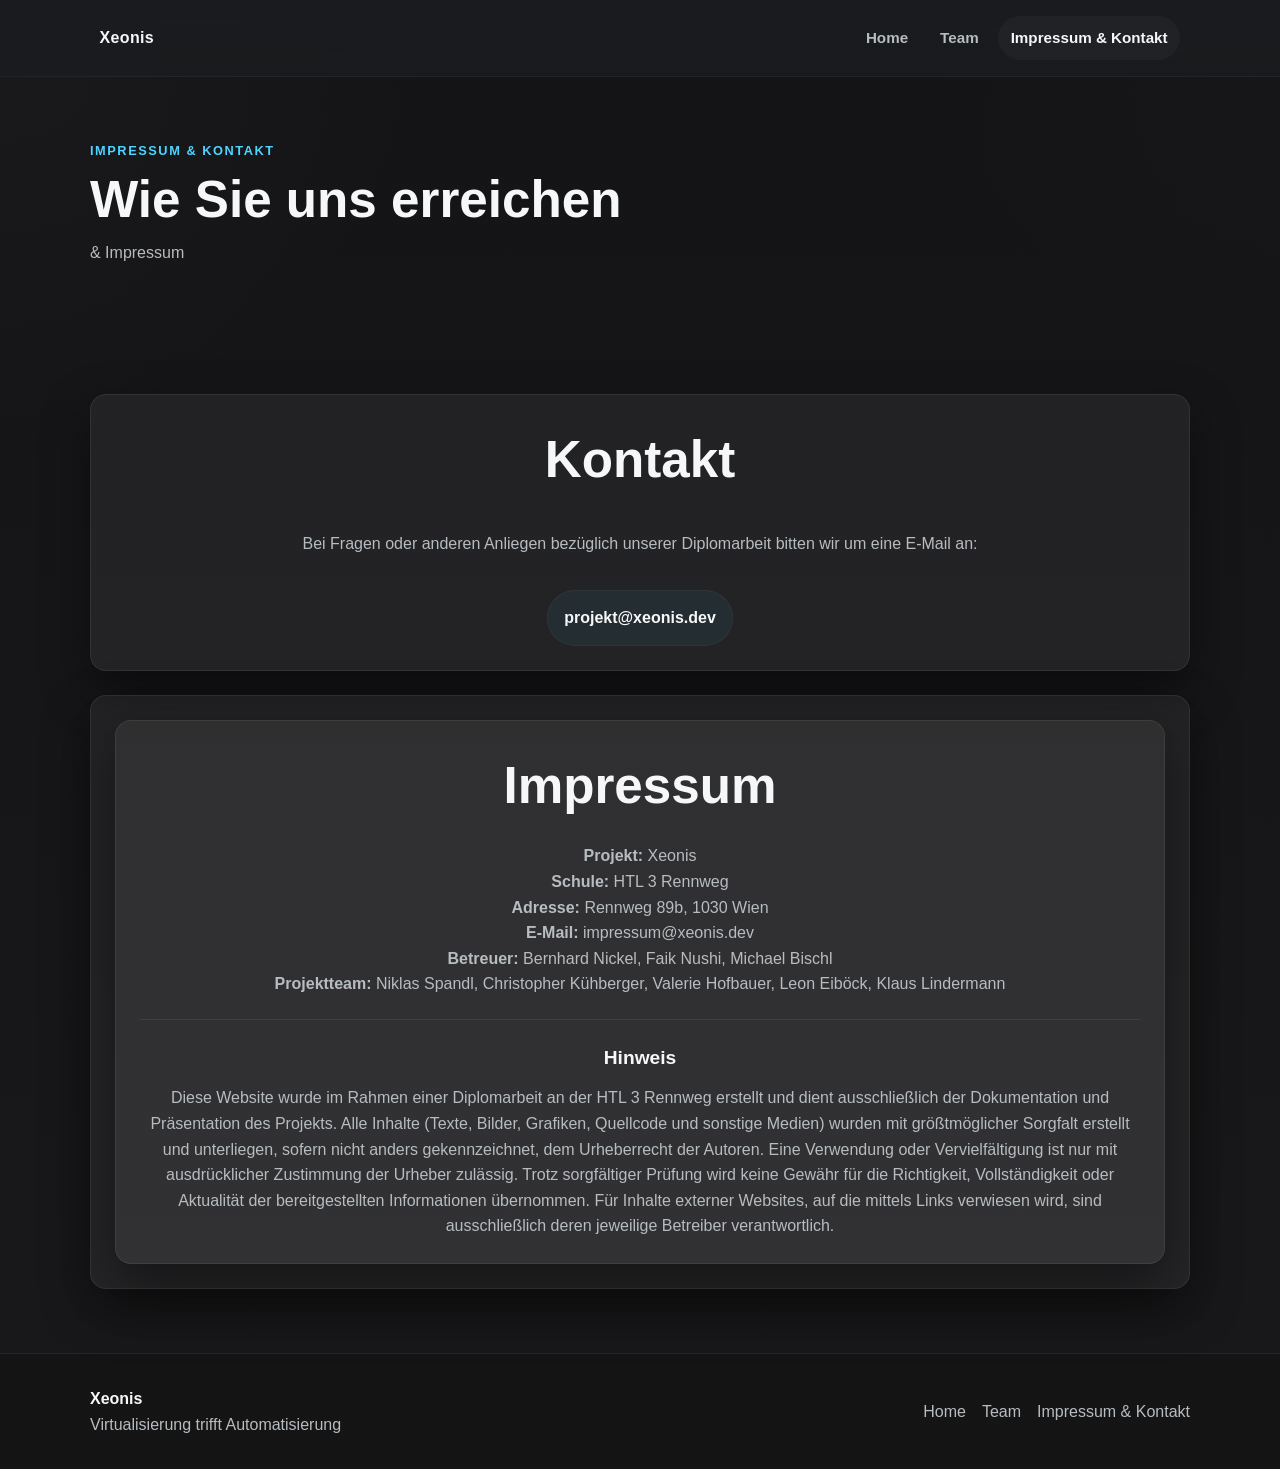
==== commit f6bf7353: "update 6" ====
--- a/impressum-kontakt.html
+++ b/impressum-kontakt.html
@@ -33,6 +33,7 @@
         <div class="container reveal">
             <p class="eyebrow">Impressum & Kontakt</p>
             <h1>Wie Sie uns erreichen</h1>
+            <p> & Impressum </p>
         </div>
     </section>
 
@@ -52,7 +53,7 @@
                     <p><strong>Projekt:</strong> Xeonis</p>
                     <p><strong>Schule:</strong> HTL 3 Rennweg</p>
                     <p><strong>Adresse:</strong> Rennweg 89b, 1030 Wien</p>
-                    <p><strong>E-Mail:</strong> 2218@htl.rennweg.at</p>
+                    <p><strong>E-Mail:</strong> impressum@xeonis.dev</p>
                     <p><strong>Betreuer:</strong> Bernhard Nickel, Faik Nushi, Michael Bischl</p>
                     <p><strong>Projektteam:</strong> Niklas Spandl, Christopher Kühberger, Valerie Hofbauer, Leon
                         Eiböck, Klaus Lindermann</p>
--- a/css/style.css
+++ b/css/style.css
@@ -514,6 +514,29 @@
     transform: translateY(0)
 }
 
+
+/* team page email links */
+.team-email-inner{
+    display:flex;
+    align-items:center;
+    justify-content:center;
+    gap:10px;
+    min-height:40px;
+    border-radius:11px;
+    background:#1b1c1f;
+    color:white;
+    font-weight:600;
+    font-size:.8rem;
+    padding:0 12px;
+}
+
+.team-email{
+    margin-top:auto;
+    width:95%;
+    margin-left:auto;
+    margin-right:auto;
+}
+
 /* Responsive */
 @media (max-width: 920px) {
     .hero-grid, .project-grid, .split-grid, .contact-grid {
@@ -544,6 +567,162 @@
         width: 40px;
         height: 40px
     }
+}
+
+/* Blade Style Goals*/
+
+.xn-goals {
+    --xn-bg: #0e1216;
+    --xn-bg-alt: #141a21;
+    --xn-surface: #171d24;
+    --xn-border: #262e37;
+    --xn-text: #eef2f6;
+    --xn-text-dim: #8a96a3;
+    --xn-accent: #ffb020;
+    --xn-accent-2: #34d399;
+
+    background:
+            repeating-linear-gradient(
+                    180deg,
+                    rgba(255,255,255,0.02) 0px,
+                    rgba(255,255,255,0.02) 1px,
+                    transparent 1px,
+                    transparent 34px
+            ),
+            var(--xn-bg);
+    color: var(--xn-text);
+    padding: 96px 24px;
+    font-family: 'Inter', system-ui, -apple-system, sans-serif;
+}
+
+.xn-goals__inner {
+    max-width: 1080px;
+    margin: 0 auto;
+}
+
+.xn-goals__head {
+    max-width: 640px;
+    margin-bottom: 56px;
+}
+
+.xn-goals__title {
+    font-family: 'Space Grotesk', system-ui, sans-serif;
+    font-weight: 600;
+    font-size: clamp(28px, 4vw, 40px);
+    line-height: 1.15;
+    margin: 0 0 16px;
+    color: var(--xn-text);
+}
+
+.xn-goals__intro {
+    font-size: 16px;
+    line-height: 1.6;
+    color: var(--xn-text-dim);
+    margin: 0;
+}
+
+.xn-rack {
+    list-style: none;
+    margin: 0;
+    padding: 0;
+    display: grid;
+    grid-template-columns: repeat(3, 1fr);
+    gap: 1px;
+    background: var(--xn-border);
+    border: 1px solid var(--xn-border);
+    border-radius: 10px;
+    overflow: hidden;
+}
+
+.xn-blade {
+    background: #141417;
+    padding: 24px 22px;
+    position: relative;
+    transition: background 0.2s ease;
+}
+
+.xn-blade::before {
+    content: "";
+    position: absolute;
+    left: 0;
+    top: 0;
+    bottom: 0;
+    width: 3px;
+    background: transparent;
+    transition: background 0.2s ease;
+}
+
+.xn-blade:hover {
+    background: var(--xn-bg-alt);
+}
+
+.xn-blade:hover::before {
+    background: var(--xn-accent);
+}
+
+.xn-blade__row {
+    display: flex;
+    align-items: center;
+    gap: 9px;
+    margin-bottom: 14px;
+}
+
+.xn-blade__led {
+    width: 7px;
+    height: 7px;
+    border-radius: 50%;
+    background: var(--xn-accent-2);
+    box-shadow: 0 0 6px 1px rgba(52, 211, 153, 0.55);
+    flex-shrink: 0;
+}
+
+.xn-blade__slot {
+    font-family: 'Space Grotesk', monospace;
+    font-size: 12px;
+    letter-spacing: 0.08em;
+    color: var(--xn-text-dim);
+}
+
+.xn-blade__title {
+    font-family: 'Space Grotesk', system-ui, sans-serif;
+    font-weight: 600;
+    font-size: 18px;
+    margin: 0 0 10px;
+    color: var(--xn-text);
+}
+
+.xn-blade__text {
+    font-size: 14.5px;
+    line-height: 1.6;
+    color: var(--xn-text-dim);
+    margin: 0;
+}
+
+.xn-goals__footnote {
+    margin: 28px 4px 0;
+    font-size: 13px;
+    color: var(--xn-text-dim);
+    opacity: 0.7;
+}
+
+@media (prefers-reduced-motion: no-preference) {
+    .xn-blade__led--on {
+        animation: xn-pulse 2.6s ease-in-out infinite;
+    }
+}
+
+@keyframes xn-pulse {
+    0%, 100% { opacity: 1; }
+    50% { opacity: 0.45; }
+}
+
+@media (max-width: 900px) {
+    .xn-rack { grid-template-columns: repeat(2, 1fr); }
+}
+
+@media (max-width: 600px) {
+    .xn-goals { padding: 64px 18px; }
+    .xn-rack { grid-template-columns: 1fr; }
 }
 
 /* ==========================================
@@ -809,26 +988,4 @@
     .impressum-box h3 {
         font-size: 1.05rem
     }
-}
-
-.team-email-inner{
-    display:flex;
-    align-items:center;
-    justify-content:center;
-    gap:10px;
-    min-height:40px;
-    border-radius:11px;
-    background:#1b1c1f;
-    color:white;
-    font-weight:600;
-    font-size:.8rem;
-    padding:0 12px;
-}
-
-.team-email{
-    margin-top:auto;
-    width:95%;
-    margin-left:auto;
-    margin-right:auto;
-}
-
+}
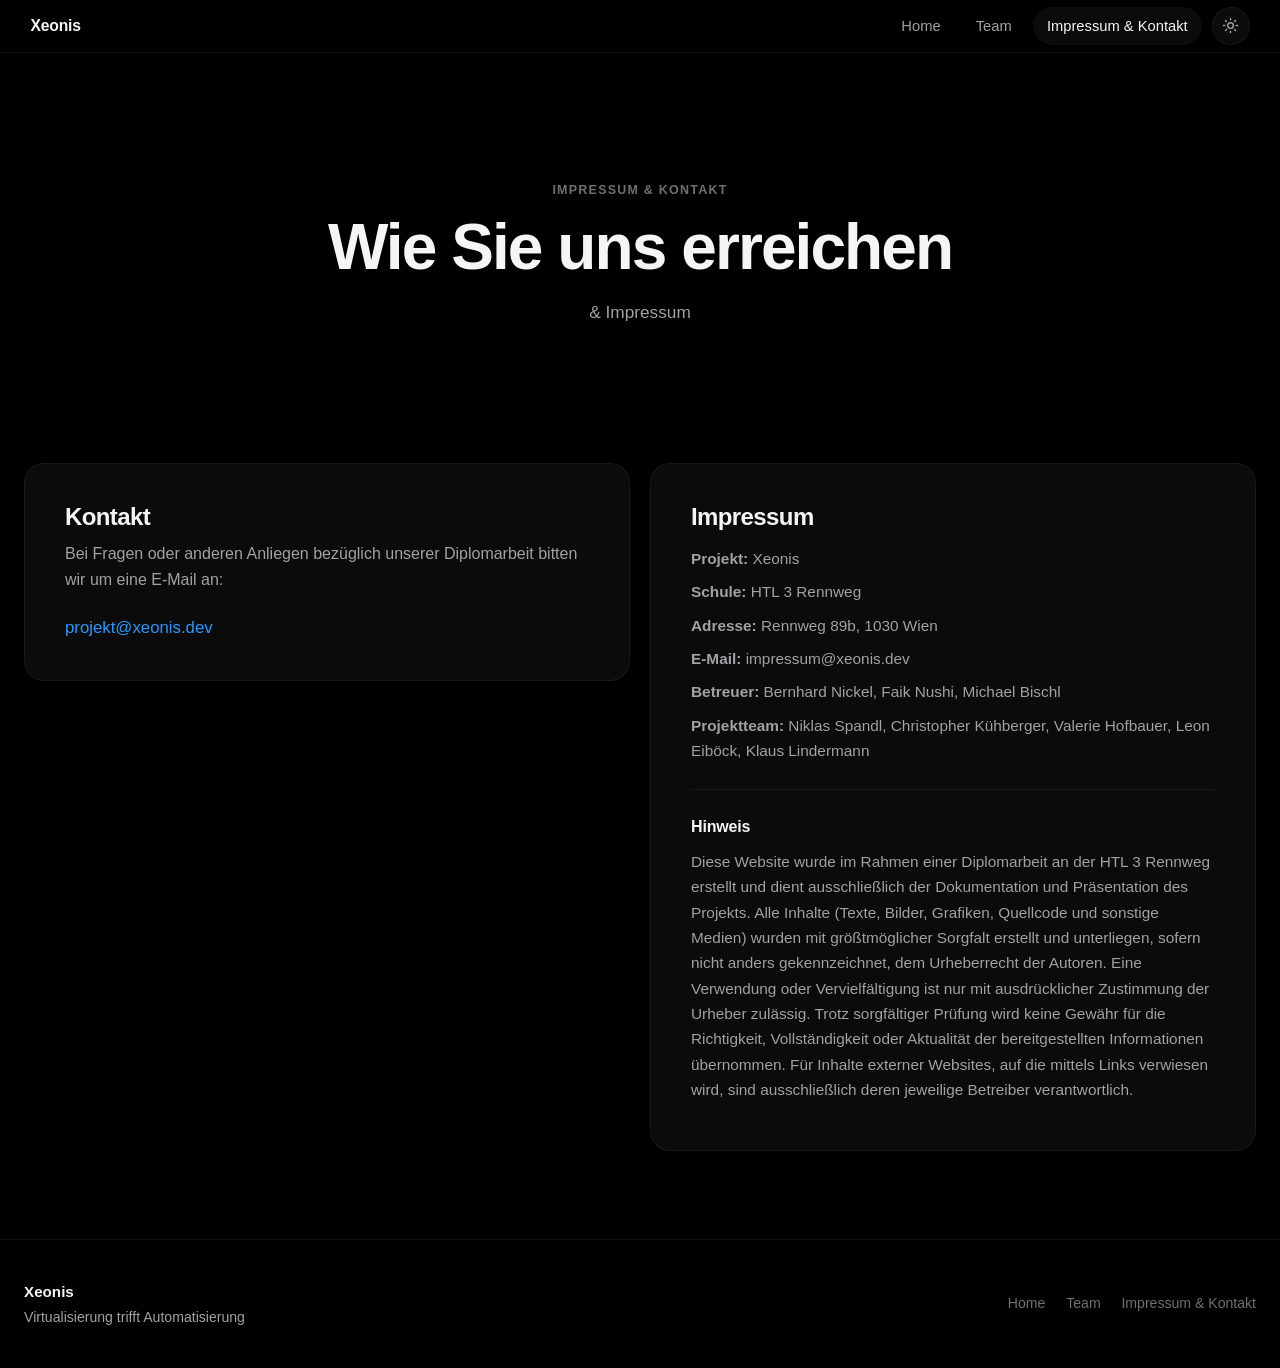
==== commit a35320f0: "added light mode" ====
--- a/impressum-kontakt.html
+++ b/impressum-kontakt.html
@@ -2,6 +2,7 @@
 <html lang="de">
 <head>
     <meta charset="UTF-8">
+    <script>(function(){try{if(localStorage.getItem('xeonis-theme')==='light'){document.documentElement.setAttribute('data-theme','light');}}catch(e){}})();</script>
     <meta name="viewport" content="width=device-width, initial-scale=1.0">
     <title>Impressum & Kontakt | Xeonis</title>
     <meta name="description" content="Impressum und Kontaktseite für Xeonis, eine HTL 3 Rennweg Diplomarbeit.">
@@ -14,17 +15,24 @@
             Xeonis
         </a>
 
-        <button class="nav-toggle" aria-label="Navigation öffnen" aria-expanded="false">
-            <span></span>
-            <span></span>
-            <span></span>
-        </button>
+        <div class="nav-right">
+            <ul class="nav-links">
+                <li><a href="index.html">Home</a></li>
+                <li><a href="team.html">Team</a></li>
+                <li><a href="impressum-kontakt.html" class="active">Impressum & Kontakt</a></li>
+            </ul>
 
-        <ul class="nav-links">
-            <li><a href="index.html">Home</a></li>
-            <li><a href="team.html">Team</a></li>
-            <li><a href="impressum-kontakt.html" class="active">Impressum & Kontakt</a></li>
-        </ul>
+            <button class="theme-toggle" type="button" aria-label="Farbschema wechseln">
+                <svg class="icon-sun" viewBox="0 0 24 24" fill="none" stroke="currentColor" stroke-width="2" stroke-linecap="round" stroke-linejoin="round"><circle cx="12" cy="12" r="4"></circle><path d="M12 2v2M12 20v2M4.93 4.93l1.41 1.41M17.66 17.66l1.41 1.41M2 12h2M20 12h2M6.34 17.66l-1.41 1.41M19.07 4.93l-1.41 1.41"></path></svg>
+                <svg class="icon-moon" viewBox="0 0 24 24" fill="none" stroke="currentColor" stroke-width="2" stroke-linecap="round" stroke-linejoin="round"><path d="M21 12.79A9 9 0 1 1 11.21 3 7 7 0 0 0 21 12.79Z"></path></svg>
+            </button>
+
+            <button class="nav-toggle" aria-label="Navigation öffnen" aria-expanded="false">
+                <span></span>
+                <span></span>
+                <span></span>
+            </button>
+        </div>
     </nav>
 </header>
 
--- a/css/style.css
+++ b/css/style.css
@@ -1,62 +1,87 @@
 :root {
-    --bg: #141417; /* page background */
-    --bg-light: #1b1c1f;
-    --card: rgba(255, 255, 255, 0.06);
-    --card-strong: rgba(255, 255, 255, 0.09);
-    --text: #f6f7f8;
-    --muted: #b7bcc0;
-    --primary: #c7cccf;
-    --accent-blue: #4dd4ff;
-    --accent-2: #3ac6b8;
-    --accent-yellow: #ffd166;
-    --accent-red: #ff6b6b;
-    --border: rgba(255, 255, 255, 0.07);
-    --shadow: 0 20px 50px rgba(0, 0, 0, 0.44);
-    --radius: 16px;
-    --max-width: 1160px;
-    /* layout spacing */
-    --header-height: 76px;
-    --space-lg: 4rem;
-    --space-md: 2.5rem;
-    --space-sm: 1.25rem;
+    --bg: #000000;
+    --bg-elevated: #0b0b0d;
+    --surface: rgba(255, 255, 255, 0.045);
+    --surface-strong: rgba(255, 255, 255, 0.08);
+    --border: rgba(255, 255, 255, 0.09);
+    --border-soft: rgba(255, 255, 255, 0.06);
+    --text: #f5f5f7;
+    --text-secondary: #a1a1a6;
+    --text-tertiary: #6e6e73;
+    --accent: #2997ff;
+    --accent-dark: #0066cc;
+    --success: #30d158;
+    --shadow-soft: 0 30px 60px rgba(0, 0, 0, 0.45);
+    --shadow-lift: 0 24px 48px rgba(0, 0, 0, 0.5);
+    --header-bg: rgba(0, 0, 0, 0.72);
+    --overlay-bg: rgba(10, 10, 12, 0.96);
+    --radius-lg: 28px;
+    --radius-md: 20px;
+    --radius-sm: 14px;
+    --max-width: 1280px;
+    --header-height: 52px;
+    --space-xl: 8rem;
+    --space-lg: 5.5rem;
+    --space-md: 3rem;
+    --space-sm: 1.5rem;
+}
+
+:root[data-theme="light"] {
+    --bg: #ffffff;
+    --bg-elevated: #f5f5f7;
+    --surface: rgba(0, 0, 0, 0.035);
+    --surface-strong: rgba(0, 0, 0, 0.06);
+    --border: rgba(0, 0, 0, 0.1);
+    --border-soft: rgba(0, 0, 0, 0.07);
+    --text: #1d1d1f;
+    --text-secondary: #6e6e73;
+    --text-tertiary: #86868b;
+    --accent: #0068d6;
+    --accent-dark: #0054ac;
+    --success: #1fa34d;
+    --shadow-soft: 0 30px 60px rgba(0, 0, 0, 0.1);
+    --shadow-lift: 0 24px 48px rgba(0, 0, 0, 0.12);
+    --header-bg: rgba(255, 255, 255, 0.75);
+    --overlay-bg: rgba(255, 255, 255, 0.96);
 }
 
 * {
     box-sizing: border-box;
     margin: 0;
-    padding: 0
+    padding: 0;
 }
 
 html {
-    scroll-behavior: smooth
+    scroll-behavior: smooth;
 }
 
 body {
-    font-family: Arial, Helvetica, sans-serif;
+    font-family: -apple-system, BlinkMacSystemFont, "SF Pro Display", "SF Pro Text", "Helvetica Neue", Arial, sans-serif;
     color: var(--text);
-    line-height: 1.6;
-    background: radial-gradient(circle at top left, rgba(200, 195, 190, 0.03), transparent 28rem),
-    radial-gradient(circle at top right, rgba(150, 150, 150, 0.02), transparent 24rem),
-    linear-gradient(180deg, var(--bg), rgba(20, 20, 22, 0.98));
+    line-height: 1.5;
+    background: var(--bg);
+    -webkit-font-smoothing: antialiased;
+    text-rendering: optimizeLegibility;
+    transition: background-color 0.4s ease, color 0.4s ease;
 }
 
 img {
     max-width: 100%;
-    display: block
+    display: block;
 }
 
 a {
     color: inherit;
-    text-decoration: none
+    text-decoration: none;
 }
 
 .container {
-    width: min(100% - 2rem, var(--max-width));
-    margin-inline: auto
+    width: min(100% - 3rem, var(--max-width));
+    margin-inline: auto;
 }
 
 .section {
-    padding: var(--space-lg) 0
+    padding: var(--space-lg) 0;
 }
 
 /* Header / Nav */
@@ -64,10 +89,11 @@
     position: sticky;
     top: 0;
     z-index: 100;
-    /* ensure header matches the gray theme using bg-light with translucency */
-    background: linear-gradient(180deg, rgba(27, 28, 31, 0.95), rgba(27, 28, 31, 0.82));
-    backdrop-filter: blur(14px);
-    border-bottom: 1px solid rgba(255, 255, 255, 0.04);
+    background: var(--header-bg);
+    backdrop-filter: blur(20px) saturate(180%);
+    -webkit-backdrop-filter: blur(20px) saturate(180%);
+    border-bottom: 1px solid var(--border-soft);
+    transition: background-color 0.4s ease, border-color 0.4s ease;
 }
 
 .navbar {
@@ -76,112 +102,179 @@
     align-items: center;
     justify-content: space-between;
     gap: 1rem;
-    padding: 0 0.6rem
+    padding: 0 0.4rem;
 }
 
 .logo {
     display: flex;
     align-items: center;
-    gap: 0.8rem;
-    font-weight: 700;
-    letter-spacing: 0.02em
-}
-
-.site-logo {
-    width: 48px;
-    height: 48px;
-    object-fit: contain;
-    display: block;
-    flex-shrink: 0
+    gap: 0.6rem;
+    font-weight: 600;
+    font-size: 0.98rem;
+    letter-spacing: -0.01em;
+}
+
+.nav-right {
+    display: flex;
+    align-items: center;
+    gap: 0.6rem;
 }
 
 .nav-links {
     display: flex;
     align-items: center;
     gap: 0.4rem;
-    list-style: none
+    list-style: none;
 }
 
 .nav-links a {
     display: inline-flex;
-    padding: 0.7rem 1rem;
+    padding: 0.5rem 0.9rem;
     border-radius: 999px;
-    color: var(--muted);
-    font-weight: 600;
-    transition: 0.22s
-}
-
-.nav-links a:hover, .nav-links a.active {
-    background: rgba(255, 255, 255, 0.03);
-    color: var(--text)
+    color: var(--text-secondary);
+    font-weight: 400;
+    font-size: 0.92rem;
+    transition: color 0.25s ease, background-color 0.25s ease;
+}
+
+.nav-links a:hover,
+.nav-links a.active {
+    background: var(--surface);
+    color: var(--text);
+}
+
+.theme-toggle {
+    display: inline-flex;
+    align-items: center;
+    justify-content: center;
+    flex-shrink: 0;
+    width: 38px;
+    height: 38px;
+    border: 1px solid var(--border-soft);
+    border-radius: 50%;
+    background: var(--surface);
+    color: var(--text-secondary);
+    cursor: pointer;
+    transition: background-color 0.25s ease, color 0.25s ease, border-color 0.25s ease;
+}
+
+.theme-toggle:hover {
+    background: var(--surface-strong);
+    color: var(--text);
+}
+
+.theme-toggle svg {
+    width: 17px;
+    height: 17px;
+}
+
+.theme-toggle .icon-moon {
+    display: none;
+}
+
+:root[data-theme="light"] .theme-toggle .icon-sun {
+    display: none;
+}
+
+:root[data-theme="light"] .theme-toggle .icon-moon {
+    display: block;
 }
 
 .nav-toggle {
     display: none;
-    width: 44px;
-    height: 44px;
-    border: 1px solid rgba(255, 255, 255, 0.04);
-    border-radius: 12px;
-    background: linear-gradient(180deg, rgba(255, 255, 255, 0.02), rgba(255, 255, 255, 0.01));
-    cursor: pointer
+    width: 40px;
+    height: 40px;
+    border: 1px solid var(--border-soft);
+    border-radius: 10px;
+    background: var(--surface);
+    cursor: pointer;
 }
 
 .nav-toggle span {
     display: block;
-    width: 20px;
-    height: 2px;
+    width: 18px;
+    height: 1.5px;
     margin: 5px auto;
     background: var(--text);
-    border-radius: 99px
-}
-
-/* Hero / Layout grids */
+    border-radius: 99px;
+}
+
+/* Hero */
 .hero {
-    min-height: calc(100vh - var(--header-height));
-    display: flex;
-    align-items: center
-}
-
-.hero-grid, .project-grid, .split-grid, .contact-grid {
-    display: grid;
-    grid-template-columns:1.1fr 0.9fr;
-    align-items: center;
-    gap: 2rem
+    padding: calc(var(--space-xl) + 1rem) 0 var(--space-lg);
+    text-align: center;
+}
+
+.hero-inner {
+    display: flex;
+    flex-direction: column;
+    align-items: center;
+    max-width: 860px;
+}
+
+.hero-logo {
+    width: 100%;
+    max-width: 190px;
+    height: auto;
+    object-fit: contain;
+    margin: 0 auto 2rem;
 }
 
 .eyebrow {
-    color: var(--accent-blue);
-    font-weight: 800;
+    color: var(--text-tertiary);
+    font-weight: 590;
     text-transform: uppercase;
-    letter-spacing: 0.12em;
-    font-size: 0.8rem;
-    margin-bottom: 0.7rem
+    letter-spacing: 0.1em;
+    font-size: 0.78rem;
+    margin-bottom: 0.9rem;
 }
 
 h1 {
-    font-size: clamp(2.4rem, 6vw, 5rem);
-    max-width: 950px;
+    font-size: clamp(2.6rem, 5vw, 5.4rem);
+    font-weight: 600;
+    letter-spacing: -0.03em;
     line-height: 1.05;
-    margin-bottom: 0.85rem
+    margin-bottom: 1.1rem;
 }
 
 h2 {
-    font-size: clamp(2rem, 4vw, 3.2rem);
-    margin-bottom: 1rem
+    font-size: clamp(2rem, 3.4vw, 3.6rem);
+    font-weight: 600;
+    letter-spacing: -0.025em;
+    line-height: 1.1;
+    margin-bottom: 1rem;
 }
 
 h3 {
     font-size: 1.2rem;
-    margin-bottom: 0.75rem
+    font-weight: 600;
+    letter-spacing: -0.01em;
+    margin-bottom: 0.6rem;
 }
 
 p {
-    color: var(--muted)
+    color: var(--text-secondary);
+}
+
+.hero-tagline {
+    font-size: 1.1rem;
+    color: var(--text-secondary);
+    margin-bottom: 1.75rem;
+    font-weight: 400;
 }
 
 .hero-text {
-    max-width: 680px;
-    font-size: 1.05rem
+    max-width: 620px;
+    font-size: 1.05rem;
+    line-height: 1.6;
+    margin: 0 auto 0.9rem;
+}
+
+.hero-actions {
+    margin-top: 2.25rem;
+    display: flex;
+    justify-content: center;
+    gap: 0.9rem;
 }
 
 /* Buttons */
@@ -189,614 +282,446 @@
     display: inline-flex;
     align-items: center;
     justify-content: center;
-    min-height: 48px;
-    padding: 0.8rem 1.25rem;
+    min-height: 46px;
+    padding: 0.75rem 1.6rem;
     border-radius: 999px;
     border: 1px solid transparent;
-    font-weight: 800;
+    font-weight: 500;
+    font-size: 0.98rem;
     cursor: pointer;
-    transition: transform 0.25s ease, border-color .22s ease, background .22s ease
+    transition: transform 0.35s cubic-bezier(0.22, 1, 0.36, 1), background-color 0.25s ease, border-color 0.25s ease;
 }
 
 .btn:hover {
-    transform: translateY(-2px)
+    transform: translateY(-1px);
+}
+
+.btn:active {
+    transform: translateY(0);
 }
 
 .btn-primary {
-    background: linear-gradient(135deg, var(--accent-blue), var(--accent-2, #3ac6b8));
-    color: #06101d;
-    box-shadow: 0 8px 28px rgba(77, 212, 255, 0.08)
+    background: var(--accent);
+    color: #fff;
+}
+
+.btn-primary:hover {
+    background: var(--accent-dark);
 }
 
 .btn-secondary {
     border-color: var(--border);
-    background: linear-gradient(135deg, rgba(77, 212, 255, 0.22), rgba(77, 212, 255, 0.10));
-    color: var(--text)
-}
-
-/* Cards */
-.hero-card, .info-panel, .contact-card, .impressum-box {
-    background: var(--card);
-    border: 1px solid var(--border);
-    border-radius: var(--radius);
-    box-shadow: var(--shadow);
-    padding: 1.5rem
-}
-
-.hero-media {
+    background: var(--surface);
+    color: var(--text);
+}
+
+.btn-secondary:hover {
+    background: var(--surface-strong);
+}
+
+/* Status pill */
+.status-pill,
+.status-box {
+    display: inline-flex;
+    gap: 0.6rem;
+    align-items: center;
+    margin-top: 2.5rem;
+    padding: 0.55rem 1.1rem;
+    border-radius: 999px;
+    border: 1px solid var(--border-soft);
+    background: var(--surface);
+    font-size: 0.88rem;
+    color: var(--text-secondary);
+}
+
+.status-dot {
+    width: 8px;
+    height: 8px;
+    border-radius: 50%;
+    background: var(--success);
+    box-shadow: 0 0 0 5px rgba(48, 209, 88, 0.14);
+    flex-shrink: 0;
+}
+
+.section-heading {
+    max-width: 720px;
+    margin: 0 auto var(--space-md);
+    text-align: center;
+}
+
+.section-heading .eyebrow {
+    display: block;
+    text-align: center;
+}
+
+/* Goals / bento grid */
+.goals {
+    padding: var(--space-lg) 0;
+}
+
+.goals__head {
+    max-width: 720px;
+    margin: 0 auto var(--space-md);
+    text-align: center;
+}
+
+.goals__intro {
+    font-size: 1.05rem;
+    line-height: 1.65;
+    color: var(--text-secondary);
+    margin-bottom: 1.1rem;
+}
+
+.goals__intro:last-child {
+    margin-bottom: 0;
+}
+
+.bento-grid {
+    list-style: none;
+    display: grid;
+    grid-template-columns: repeat(3, 1fr);
+    gap: 1.1rem;
+}
+
+.bento-card {
+    background: var(--surface);
+    border: 1px solid var(--border-soft);
+    border-radius: var(--radius-md);
+    padding: 2rem;
+    transition: transform 0.4s cubic-bezier(0.22, 1, 0.36, 1), background-color 0.4s ease, border-color 0.4s ease;
+}
+
+.bento-card:hover {
+    transform: translateY(-4px);
+    background: var(--surface-strong);
+    border-color: var(--border);
+}
+
+.bento-number {
+    display: block;
+    font-size: 0.85rem;
+    font-weight: 590;
+    letter-spacing: 0.04em;
+    color: var(--accent);
+    margin-bottom: 1.1rem;
+}
+
+.bento-title {
+    color: var(--text);
+}
+
+.bento-text {
+    font-size: 0.98rem;
+    line-height: 1.6;
+    color: var(--text-secondary);
+}
+
+.goals__footnote {
+    max-width: 720px;
+    margin: var(--space-md) auto 0;
+    text-align: center;
+    font-size: 1.02rem;
+    line-height: 1.65;
+    color: var(--text-secondary);
+}
+
+/* Hardware section */
+.hardware-grid {
+    display: grid;
+    grid-template-columns: repeat(auto-fit, minmax(280px, 1fr));
+    gap: 1.1rem;
+}
+
+.hardware-card {
+    display: flex;
+    flex-direction: column;
+    gap: 0;
+    border-radius: var(--radius-md);
+    background: var(--surface);
+    border: 1px solid var(--border-soft);
     overflow: hidden;
-    border-radius: 14px;
-    border: 1px solid rgba(255, 255, 255, 0.04);
-    background: linear-gradient(145deg, rgba(77, 212, 255, 0.05), rgba(58, 198, 184, 0.03)), rgba(0, 0, 0, 0.06);
-    aspect-ratio: 4/3
-}
-
-.hero-media img {
+    transition: transform 0.4s cubic-bezier(0.22, 1, 0.36, 1), background-color 0.4s ease;
+}
+
+.hardware-card:hover {
+    transform: translateY(-4px);
+    background: var(--surface-strong);
+}
+
+.hardware-img {
     width: 100%;
-    height: 100%;
-    object-fit: cover
-}
-
-.hero-logo {
-    width: 100%;
-    max-width: 200px;
-    height: auto;
+    height: clamp(220px, 22vw, 300px);
     object-fit: contain;
     display: block;
-    margin: 0 auto 1.5rem
-}
-
-.status-box {
-    display: flex;
-    gap: 0.75rem;
-    align-items: center;
-    margin-top: 1rem
-}
-
-.status-dot {
-    width: 12px;
-    height: 12px;
+    padding: 2rem;
+    background: var(--bg-elevated);
+}
+
+.hardware-card figcaption {
+    padding: 1.4rem 1.5rem 1.6rem;
+}
+
+.hardware-card h3 {
+    margin-bottom: 0.35rem;
+}
+
+.hardware-card p {
+    font-size: 0.95rem;
+}
+
+.hardware-note {
+    text-align: center;
+    margin-top: 1.75rem;
+    font-size: 0.98rem;
+}
+
+/* Page hero (Team / Impressum) */
+.page-hero {
+    padding: var(--space-xl) 0 var(--space-md);
+    text-align: center;
+}
+
+.page-hero .container {
+    max-width: 700px;
+    margin-inline: auto;
+}
+
+.page-hero p:not(.eyebrow) {
+    font-size: 1.08rem;
+    line-height: 1.6;
+    margin-top: 0.5rem;
+}
+
+/* Team grid */
+.team-grid {
+    display: grid;
+    grid-template-columns: repeat(auto-fit, minmax(230px, 1fr));
+    gap: 1.5rem;
+}
+
+.team-card {
+    display: flex;
+    flex-direction: column;
+    align-items: center;
+    text-align: center;
+    gap: 0.35rem;
+    padding: 2rem 1.5rem;
+    border-radius: var(--radius-md);
+    background: var(--surface);
+    border: 1px solid var(--border-soft);
+    transition: transform 0.4s cubic-bezier(0.22, 1, 0.36, 1), background-color 0.4s ease;
+}
+
+.team-card:hover {
+    transform: translateY(-4px);
+    background: var(--surface-strong);
+}
+
+.avatar-placeholder {
+    width: 128px;
+    height: 128px;
     border-radius: 50%;
-    background: #4ade80;
-    box-shadow: 0 0 0 8px rgba(74, 222, 128, 0.12)
-}
-
-.section-heading {
-    max-width: 760px;
-    margin-bottom: 2rem
-}
-
-/* Feature / Team grids */
-.feature-grid, .team-grid, .timeline {
-    display: grid;
-    grid-template-columns:repeat(4, 1fr);
-    gap: 1.2rem
-}
-
-.hardware-grid {
-    display: grid;
-    grid-template-columns:repeat(auto-fit, minmax(280px, 1fr));
-    gap: 1rem;
-}
-
-.hardware-card {
-    display: flex;
-    flex-direction: column;
-    gap: 0.85rem;
-    padding: 0.8rem;
-    height: 100%;
-    border-radius: 14px;
-    background: linear-gradient(180deg, rgba(255, 255, 255, 0.02), rgba(255, 255, 255, 0.01));
-    border: 1px solid var(--border)
-}
-
-.hardware-img {
-    width: 100%;
-    height: clamp(180px, 22vw, 260px);
-    object-fit: contain;
-    display: block;
-    margin: 0 auto;
-    border-radius: 10px;
-    border: 1px solid rgba(255, 255, 255, 0.03);
-    background: rgba(0, 0, 0, 0.03)
-}
-
-.team-grid {
-    grid-template-columns:repeat(auto-fit, minmax(210px, 1fr))
-}
-
-.feature-card, .team-card, .timeline-item {
-    padding: 1.1rem;
-    border: 1px solid var(--border);
-    border-radius: var(--radius);
-    background: var(--card);
-    transition: transform .22s
-}
-
-.feature-card:hover, .team-card:hover, .timeline-item:hover {
-    transform: translateY(-6px);
-    background: var(--card-strong)
-}
-
-/* Team cards and avatars */
-.team-card {
-    display: flex;
-    flex-direction: column;
-    gap: 0.6rem;
     overflow: hidden;
-    min-height: 100%
-}
-
-.team-card h2 {
-    font-size: 1.15rem;
-    margin: 0.35rem 0;
-    line-height: 1.15;
-    word-break: break-word;
-    overflow-wrap: anywhere
-}
-
-.team-card p {
-    margin: 0
-}
-
-.icon-box, .avatar-placeholder {
-    display: grid;
-    place-items: center;
-    border-radius: 14px;
-    background: linear-gradient(135deg, rgba(77, 212, 255, 0.06), rgba(58, 198, 184, 0.04));
-    border: 1px solid rgba(255, 255, 255, 0.03);
-    color: var(--accent-blue);
-    font-weight: 900;
-    margin-bottom: 1rem
-}
-
-.icon-box {
-    width: 64px;
-    height: 64px;
-    font-size: 0.82rem
-}
-
-.avatar-placeholder {
-    width: 100%;
-    height: clamp(140px, 20vw, 220px);
-    overflow: hidden;
-    border-radius: 12px;
-    display: grid;
-    place-items: center
+    margin-bottom: 1.1rem;
+    background: var(--bg-elevated);
 }
 
 .avatar-placeholder img {
     width: 100%;
     height: 100%;
     object-fit: cover;
-    display: block
-}
-
-/* Skill bars */
-.skill-list {
-    display: grid;
-    gap: 1.3rem;
-    padding: 1.5rem;
-    border: 1px solid var(--border);
-    border-radius: var(--radius);
-    background: var(--card)
-}
-
-.bar {
-    height: 12px;
-    margin-top: 0.55rem;
-    border-radius: 999px;
-    background: rgba(255, 255, 255, 0.06);
-    overflow: hidden
-}
-
-.bar span {
     display: block;
-    height: 100%;
-    border-radius: inherit;
-    background: linear-gradient(90deg, var(--accent-blue), rgba(58, 198, 184, 0.95))
-}
-
-/* Contact */
+}
+
+.team-card h2 {
+    font-size: 1.15rem;
+    font-weight: 600;
+    letter-spacing: -0.01em;
+    margin: 0.2rem 0 0.15rem;
+}
+
+.team-card .role {
+    color: var(--accent);
+    font-weight: 500;
+    font-size: 0.92rem;
+    margin-bottom: 0.4rem;
+}
+
+.team-card p {
+    font-size: 0.94rem;
+    line-height: 1.55;
+}
+
+.team-email {
+    margin-top: 1.1rem;
+    font-size: 0.9rem;
+    color: var(--accent);
+    font-weight: 500;
+    transition: opacity 0.25s ease;
+}
+
+.team-email:hover {
+    opacity: 0.7;
+}
+
+/* Contact / Impressum */
 .contact-grid {
     display: grid;
-    grid-template-columns:1fr;
-    gap: 1.5rem;
-    align-items: start
+    grid-template-columns: repeat(auto-fit, minmax(320px, 1fr));
+    gap: 1.25rem;
+    align-items: start;
 }
 
 .contact-card {
-    text-align: center;
-    display: flex;
-    flex-direction: column;
-    align-items: center;
-    gap: 0.9rem
+    padding: 2.5rem;
+    border-radius: var(--radius-md);
+    background: var(--surface);
+    border: 1px solid var(--border-soft);
+}
+
+.contact-card h2 {
+    font-size: 1.5rem;
+    margin-bottom: 0.7rem;
+}
+
+.contact-card > p {
+    font-size: 1rem;
+    line-height: 1.6;
 }
 
 .email-links {
-    display: flex;
-    align-items: center;
-    gap: 1rem;
-    flex-wrap: wrap;
-    margin-top: 1.2rem
-}
-
-.email-or {
-    display: inline-flex;
-    align-items: center;
-    justify-content: center;
-    color: var(--muted);
-    font-weight: 700;
-    padding: 0 0.4rem
+    margin-top: 1.4rem;
 }
 
 .email-link {
     display: inline-flex;
     align-items: center;
-    padding: 0.9rem 1rem;
-    border: 1px solid rgba(255, 255, 255, 0.04);
-    border-radius: 999px;
-    background: rgba(77, 212, 255, 0.06);
-    color: var(--text);
-    font-weight: 800
+    color: var(--accent);
+    font-weight: 500;
+    font-size: 1.05rem;
+    transition: opacity 0.25s ease;
 }
 
 .email-link:hover {
-    background: linear-gradient(90deg, rgba(77, 212, 255, 0.16), rgba(58, 198, 184, 0.14));
-    transform: translateY(-2px)
-}
-
-/* Forms */
-label {
-    color: var(--text);
-    font-weight: 700
-}
-
-input, textarea {
-    width: 100%;
-    border: 1px solid var(--border);
-    border-radius: 14px;
-    padding: 0.9rem 1rem;
-    background: rgba(255, 255, 255, 0.04);
-    color: var(--text);
-    font: inherit;
-    outline: none
-}
-
-input:focus, textarea:focus {
-    border-color: var(--accent-blue);
-    box-shadow: 0 0 0 4px rgba(77, 212, 255, 0.08)
+    opacity: 0.7;
+}
+
+.impressum-box h2 {
+    font-size: 1.5rem;
+    margin-bottom: 1rem;
+}
+
+.impressum-box p {
+    font-size: 0.96rem;
+    line-height: 1.65;
+    margin-bottom: 0.5rem;
+}
+
+.impressum-box h3 {
+    font-size: 1rem;
+    margin-top: 1.4rem;
 }
 
 .impressum-box hr {
     border: 0;
-    border-top: 1px solid var(--border);
-    margin: 1.4rem 0
+    border-top: 1px solid var(--border-soft);
+    margin: 1.6rem 0;
 }
 
 /* Footer */
 .site-footer {
-    border-top: 1px solid var(--border);
-    background: rgba(0, 0, 0, 0.18);
-    padding: 2rem 0
+    border-top: 1px solid var(--border-soft);
+    padding: 2.5rem 0;
 }
 
 .footer-grid {
     display: flex;
     justify-content: space-between;
+    flex-wrap: wrap;
     gap: 1.5rem;
-    align-items: center
+    align-items: center;
+}
+
+.footer-grid strong {
+    font-weight: 600;
+    font-size: 0.95rem;
+}
+
+.footer-grid p {
+    font-size: 0.88rem;
+    margin-top: 0.15rem;
 }
 
 .footer-links {
     display: flex;
-    gap: 1rem;
-    flex-wrap: wrap
+    gap: 1.3rem;
+    flex-wrap: wrap;
 }
 
 .footer-links a {
-    color: var(--muted)
+    color: var(--text-tertiary);
+    font-size: 0.88rem;
+    transition: color 0.25s ease;
 }
 
 .footer-links a:hover {
-    color: var(--accent-blue)
+    color: var(--text);
 }
 
 /* Reveal animation */
 .reveal {
-    opacity: 1;
-    transform: none;
-    transition: opacity .7s ease, transform .7s ease
+    opacity: 0;
+    transform: translateY(16px);
+    transition: opacity 0.8s cubic-bezier(0.22, 1, 0.36, 1), transform 0.8s cubic-bezier(0.22, 1, 0.36, 1);
 }
 
 .reveal.visible {
     opacity: 1;
-    transform: translateY(0)
-}
-
-
-/* team page email links */
-.team-email-inner{
-    display:flex;
-    align-items:center;
-    justify-content:center;
-    gap:10px;
-    min-height:40px;
-    border-radius:11px;
-    background:#1b1c1f;
-    color:white;
-    font-weight:600;
-    font-size:.8rem;
-    padding:0 12px;
-}
-
-.team-email{
-    margin-top:auto;
-    width:95%;
-    margin-left:auto;
-    margin-right:auto;
+    transform: translateY(0);
+}
+
+@media (prefers-reduced-motion: reduce) {
+    .reveal {
+        opacity: 1;
+        transform: none;
+        transition: none;
+    }
 }
 
 /* Responsive */
+@media (min-width: 1440px) {
+    :root {
+        --max-width: 1440px;
+    }
+
+    .hero-inner {
+        max-width: 960px;
+    }
+}
+
 @media (max-width: 920px) {
-    .hero-grid, .project-grid, .split-grid, .contact-grid {
-        grid-template-columns:1fr
-    }
-
-    .feature-grid, .team-grid, .timeline {
-        grid-template-columns:repeat(2, 1fr)
-    }
-
-    .hero {
-        min-height: auto
+    .bento-grid {
+        grid-template-columns: repeat(2, 1fr);
     }
 
     .nav-toggle {
-        display: block
+        display: block;
     }
 
     .nav-links {
-        display: none
+        display: none;
     }
 
     .nav-links.open {
-        display: flex
-    }
-
-    .site-logo {
-        width: 40px;
-        height: 40px
-    }
-}
-
-/* Blade Style Goals*/
-
-.xn-goals {
-    --xn-bg: #0e1216;
-    --xn-bg-alt: #141a21;
-    --xn-surface: #171d24;
-    --xn-border: #262e37;
-    --xn-text: #eef2f6;
-    --xn-text-dim: #8a96a3;
-    --xn-accent: #ffb020;
-    --xn-accent-2: #34d399;
-
-    background:
-            repeating-linear-gradient(
-                    180deg,
-                    rgba(255,255,255,0.02) 0px,
-                    rgba(255,255,255,0.02) 1px,
-                    transparent 1px,
-                    transparent 34px
-            ),
-            var(--xn-bg);
-    color: var(--xn-text);
-    padding: 96px 24px;
-    font-family: 'Inter', system-ui, -apple-system, sans-serif;
-}
-
-.xn-goals__inner {
-    max-width: 1080px;
-    margin: 0 auto;
-}
-
-.xn-goals__head {
-    max-width: 640px;
-    margin-bottom: 56px;
-}
-
-.xn-goals__title {
-    font-family: 'Space Grotesk', system-ui, sans-serif;
-    font-weight: 600;
-    font-size: clamp(28px, 4vw, 40px);
-    line-height: 1.15;
-    margin: 0 0 16px;
-    color: var(--xn-text);
-}
-
-.xn-goals__intro {
-    font-size: 16px;
-    line-height: 1.6;
-    color: var(--xn-text-dim);
-    margin: 0;
-}
-
-.xn-rack {
-    list-style: none;
-    margin: 0;
-    padding: 0;
-    display: grid;
-    grid-template-columns: repeat(3, 1fr);
-    gap: 1px;
-    background: var(--xn-border);
-    border: 1px solid var(--xn-border);
-    border-radius: 10px;
-    overflow: hidden;
-}
-
-.xn-blade {
-    background: #141417;
-    padding: 24px 22px;
-    position: relative;
-    transition: background 0.2s ease;
-}
-
-.xn-blade::before {
-    content: "";
-    position: absolute;
-    left: 0;
-    top: 0;
-    bottom: 0;
-    width: 3px;
-    background: transparent;
-    transition: background 0.2s ease;
-}
-
-.xn-blade:hover {
-    background: var(--xn-bg-alt);
-}
-
-.xn-blade:hover::before {
-    background: var(--xn-accent);
-}
-
-.xn-blade__row {
-    display: flex;
-    align-items: center;
-    gap: 9px;
-    margin-bottom: 14px;
-}
-
-.xn-blade__led {
-    width: 7px;
-    height: 7px;
-    border-radius: 50%;
-    background: var(--xn-accent-2);
-    box-shadow: 0 0 6px 1px rgba(52, 211, 153, 0.55);
-    flex-shrink: 0;
-}
-
-.xn-blade__slot {
-    font-family: 'Space Grotesk', monospace;
-    font-size: 12px;
-    letter-spacing: 0.08em;
-    color: var(--xn-text-dim);
-}
-
-.xn-blade__title {
-    font-family: 'Space Grotesk', system-ui, sans-serif;
-    font-weight: 600;
-    font-size: 18px;
-    margin: 0 0 10px;
-    color: var(--xn-text);
-}
-
-.xn-blade__text {
-    font-size: 14.5px;
-    line-height: 1.6;
-    color: var(--xn-text-dim);
-    margin: 0;
-}
-
-.xn-goals__footnote {
-    margin: 28px 4px 0;
-    font-size: 13px;
-    color: var(--xn-text-dim);
-    opacity: 0.7;
-}
-
-@media (prefers-reduced-motion: no-preference) {
-    .xn-blade__led--on {
-        animation: xn-pulse 2.6s ease-in-out infinite;
-    }
-}
-
-@keyframes xn-pulse {
-    0%, 100% { opacity: 1; }
-    50% { opacity: 0.45; }
-}
-
-@media (max-width: 900px) {
-    .xn-rack { grid-template-columns: repeat(2, 1fr); }
-}
-
-@media (max-width: 600px) {
-    .xn-goals { padding: 64px 18px; }
-    .xn-rack { grid-template-columns: 1fr; }
-}
-
-/* ==========================================
-   Medium Desktop / Half Desktop (900-1300px)
-   ========================================== */
-
-@media (min-width: 921px) and (max-width: 1300px) {
-
-    .container {
-        width: min(calc(100% - 3rem), 1100px);
-    }
-
-    .hero-grid {
-        grid-template-columns:1.15fr 0.85fr;
-        gap: 2rem;
-        align-items: center;
-    }
-
-    h1 {
-        font-size: clamp(2.8rem, 4vw, 4rem);
-    }
-
-    .hero-text {
-        max-width: 100%;
-        font-size: 1rem;
-    }
-
-    .hero-logo {
-        max-width: 170px;
-    }
-
-    .hero-card {
-        padding: 1.3rem;
-    }
-
-    .hardware-grid {
-        grid-template-columns:repeat(2, 1fr);
-        gap: 1.4rem;
-    }
-
-    .team-grid {
-        grid-template-columns:repeat(3, 1fr);
-    }
-
-    .feature-grid {
-        grid-template-columns:repeat(2, 1fr);
-    }
-
-    .navbar {
-        gap: 0.5rem;
-    }
-
-    .nav-links a {
-        padding: 0.6rem 0.8rem;
-        font-size: 0.95rem;
-    }
-
-    .footer-grid {
-        gap: 2rem;
+        display: flex;
     }
 }
 
 @media (max-width: 720px) {
-    .section {
-        padding: var(--space-md) 0
-    }
-
-    .hero-logo {
-        max-width: 180px;
-        margin-bottom: 1.35rem
-    }
-
-    .nav-toggle {
-        display: block
+    :root {
+        --space-xl: 5.5rem;
+        --space-lg: 3.75rem;
+        --space-md: 2.25rem;
     }
 
     .nav-links {
@@ -807,185 +732,52 @@
         display: none;
         flex-direction: column;
         align-items: stretch;
-        padding: 1rem;
-        border: 1px solid rgba(255, 255, 255, 0.03);
-        border-radius: 14px;
-        background: linear-gradient(180deg, rgba(19, 20, 24, 0.96), rgba(11, 11, 13, 0.9));
-        box-shadow: 0 14px 40px rgba(0, 0, 0, 0.6)
+        padding: 0.6rem;
+        border: 1px solid var(--border-soft);
+        border-radius: var(--radius-sm);
+        background: var(--overlay-bg);
+        backdrop-filter: blur(20px);
+        box-shadow: var(--shadow-soft);
     }
 
     .nav-links.open {
-        display: flex
-    }
-
-    .feature-grid, .team-grid, .timeline, .hardware-grid {
-        grid-template-columns:1fr
-    }
-
-    .team-grid {
-        gap: 1rem
-    }
-
-    .feature-card, .team-card, .timeline-item, .hardware-card, .hero-card, .info-panel, .contact-card, .impressum-box, .skill-list {
-        padding: 1rem
-    }
-
-    .team-card {
-        align-items: center;
-        text-align: center
-    }
-
-    .team-card h2 {
-        font-size: 1.05rem
-    }
-
-    /* Mobile team photos: no crop, full image visible */
-    .avatar-placeholder {
-        width: 100%;
-        height: auto;
-        aspect-ratio: auto;
-        margin-inline: auto;
-        display: block;
-        overflow: visible;
-        background: none;
-        border: none
-    }
-
-    .avatar-placeholder img {
-        width: 100%;
-        height: auto;
-        object-fit: contain;
-        background: transparent
+        display: flex;
+    }
+
+    .nav-links a {
+        padding: 0.75rem 1rem;
+    }
+
+    .bento-grid {
+        grid-template-columns: 1fr;
     }
 
     .hardware-grid {
-        gap: 1rem;
-        margin-top: 1rem
-    }
-
-    .hardware-card {
-        gap: 0.7rem
-    }
-
-    .hardware-img {
-        height: auto;
-        aspect-ratio: 4/3;
-        object-fit: cover
-    }
-
-    .hero-grid, .project-grid, .split-grid, .contact-grid {
-        gap: 1.25rem
-    }
-
-    .hero-text {
-        font-size: 1rem;
-        max-width: 100%
-    }
-
-    .section-heading {
-        margin-bottom: 1.25rem
+        grid-template-columns: 1fr;
     }
 
     .footer-grid {
         flex-direction: column;
-        align-items: flex-start
-    }
-
-    .email-links {
-        flex-direction: column
-    }
-
-    .email-link {
-        width: 100%;
-        justify-content: center
-    }
-
-    .contact-card {
-        align-items: stretch;
-        text-align: left
-    }
-
-    .contact-card h2, .impressum-box h2 {
-        font-size: 1.35rem
-    }
-
-    .impressum-box {
-        padding: 1rem
-    }
-
-    .impressum-box p {
-        font-size: 0.98rem
+        align-items: flex-start;
+    }
+
+    .contact-grid {
+        grid-template-columns: 1fr;
     }
 }
 
 @media (max-width: 480px) {
-    :root {
-        --radius: 14px
-    }
-
     .hero-logo {
-        max-width: 160px;
-        margin-bottom: 1.2rem
-    }
-
-    h1 {
-        font-size: clamp(1.8rem, 6vw, 2.6rem);
-        margin-bottom: 0.7rem
-    }
-
-    .team-card h2 {
-        font-size: 1rem
-    }
-
-    .avatar-placeholder {
-        width: 100%;
-        height: auto;
-        aspect-ratio: auto
-    }
-
-    .avatar-placeholder img {
-        width: 100%;
-        height: auto;
-        object-fit: contain
-    }
-
-    .hero-media {
-        aspect-ratio: 16/10
-    }
-
-    .hardware-img {
-        aspect-ratio: 1/1
-    }
-
-    .btn {
-        min-height: 56px;
-        padding: 1rem 1.25rem;
-        font-size: 1rem
-    }
-
-    .container {
-        width: calc(100% - 2rem)
-    }
-
-    .status-box {
-        gap: 0.5rem
-    }
-
-    .status-box p, .footer-grid p, .hero-text, p {
-        word-break: break-word;
-        overflow-wrap: anywhere
-    }
-
-    .contact-card {
-        padding: 0.85rem
-    }
-
-    .email-link {
-        font-size: 0.95rem;
-        padding: 0.85rem 0.95rem
-    }
-
-    .impressum-box h3 {
-        font-size: 1.05rem
-    }
-}+        max-width: 150px;
+        margin-bottom: 1.5rem;
+    }
+
+    .contact-card,
+    .hardware-card figcaption {
+        padding: 1.5rem;
+    }
+
+    .team-card {
+        padding: 1.75rem 1.25rem;
+    }
+}
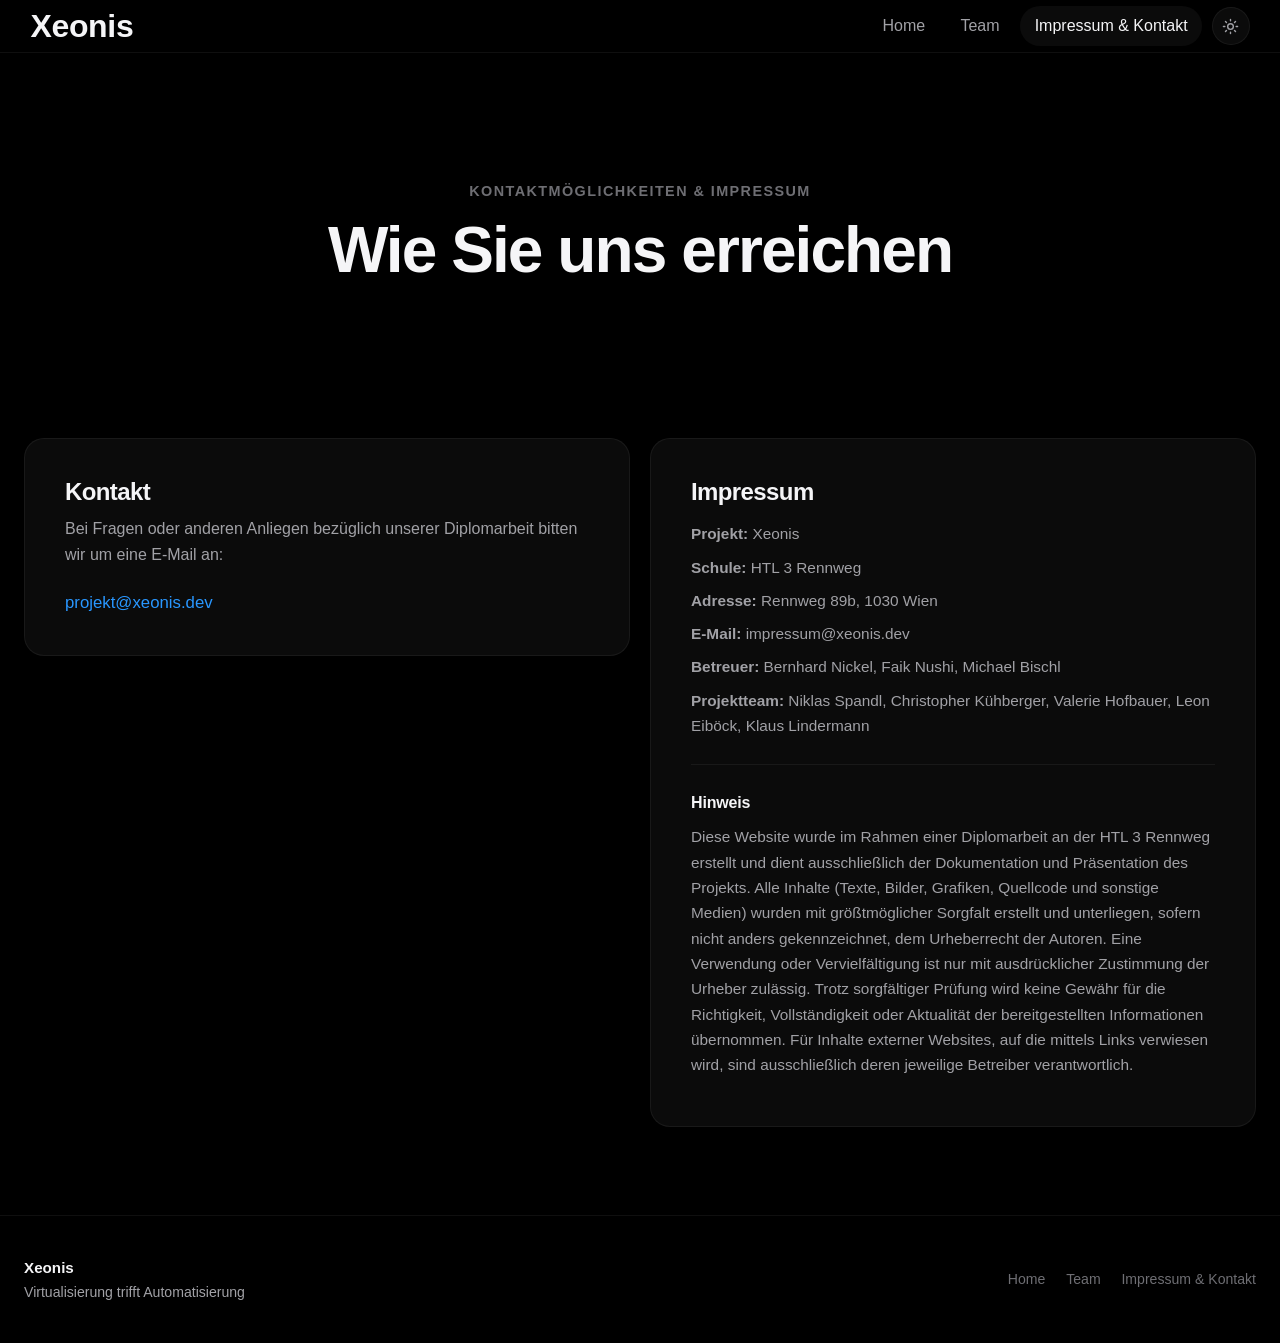
==== commit d62d51c1: "Website überarbeitet" ====
--- a/impressum-kontakt.html
+++ b/impressum-kontakt.html
@@ -39,9 +39,8 @@
 <main>
     <section class="page-hero section">
         <div class="container reveal">
-            <p class="eyebrow">Impressum & Kontakt</p>
+            <p class="eyebrow">Kontaktmöglichkeiten & Impressum</p>
             <h1>Wie Sie uns erreichen</h1>
-            <p> & Impressum </p>
         </div>
     </section>
 
--- a/css/style.css
+++ b/css/style.css
@@ -110,7 +110,7 @@
     align-items: center;
     gap: 0.6rem;
     font-weight: 600;
-    font-size: 0.98rem;
+    font-size: 2rem;
     letter-spacing: -0.01em;
 }
 
@@ -133,7 +133,7 @@
     border-radius: 999px;
     color: var(--text-secondary);
     font-weight: 400;
-    font-size: 0.92rem;
+    font-size: 1rem;
     transition: color 0.25s ease, background-color 0.25s ease;
 }
 
@@ -203,6 +203,7 @@
 .hero {
     padding: calc(var(--space-xl) + 1rem) 0 var(--space-lg);
     text-align: center;
+    background: radial-gradient(ellipse 60% 40% at 50% 25%, rgba(41, 151, 255, 0.15), transparent 70%);
 }
 
 .hero-inner {
@@ -214,7 +215,7 @@
 
 .hero-logo {
     width: 100%;
-    max-width: 190px;
+    max-width: 245px;
     height: auto;
     object-fit: contain;
     margin: 0 auto 2rem;
@@ -225,7 +226,7 @@
     font-weight: 590;
     text-transform: uppercase;
     letter-spacing: 0.1em;
-    font-size: 0.78rem;
+    font-size: 0.90rem;
     margin-bottom: 0.9rem;
 }
 
@@ -330,7 +331,7 @@
     border-radius: 999px;
     border: 1px solid var(--border-soft);
     background: var(--surface);
-    font-size: 0.88rem;
+    font-size: 0.90rem;
     color: var(--text-secondary);
 }
 
@@ -379,8 +380,10 @@
 .bento-grid {
     list-style: none;
     display: grid;
-    grid-template-columns: repeat(3, 1fr);
+    grid-template-columns: repeat(6, 1fr);
     gap: 1.1rem;
+    width: 90%;
+    margin-inline: auto;
 }
 
 .bento-card {
@@ -391,11 +394,25 @@
     transition: transform 0.4s cubic-bezier(0.22, 1, 0.36, 1), background-color 0.4s ease, border-color 0.4s ease;
 }
 
+.bento-card {
+    grid-column: span 2;
+}
+
+.bento-card:nth-last-child(2) {
+    grid-column: 2 / span 2;
+}
+
+.bento-grid
 .bento-card:hover {
-    transform: translateY(-4px);
+    transform: translateY(-4px) scale(1.02);
     background: var(--surface-strong);
     border-color: var(--border);
 }
+
+.bento-grid .bento-card:nth-child(5) {
+    border-color: color-mix(in srgb, var(--accent) 50%, transparent);
+    box-shadow: 0 0 30px color-mix(in srgb, var(--accent) 40%, transparent);
+}   
 
 .bento-number {
     display: block;
@@ -443,8 +460,9 @@
     transition: transform 0.4s cubic-bezier(0.22, 1, 0.36, 1), background-color 0.4s ease;
 }
 
+.hardware-grid
 .hardware-card:hover {
-    transform: translateY(-4px);
+    transform: translateY(-4px) scale(1.03);
     background: var(--surface-strong);
 }
 
@@ -518,11 +536,12 @@
 }
 
 .avatar-placeholder {
-    width: 128px;
-    height: 128px;
-    border-radius: 50%;
+    width: 100%;
+    max-width: 168px;
+    aspect-ratio: 3 / 4;
+    border-radius: var(--radius-md);
     overflow: hidden;
-    margin-bottom: 1.1rem;
+    margin: 0 auto 1.1rem;
     background: var(--bg-elevated);
 }
 
@@ -530,6 +549,7 @@
     width: 100%;
     height: 100%;
     object-fit: cover;
+    object-position: center top;
     display: block;
 }
 
@@ -553,10 +573,12 @@
 }
 
 .team-email {
-    margin-top: 1.1rem;
+    margin-top: auto;
+    padding-top: 1.1rem;
     font-size: 0.9rem;
     color: var(--accent);
     font-weight: 500;
+    white-space: nowrap;
     transition: opacity 0.25s ease;
 }
 
@@ -702,6 +724,11 @@
 @media (max-width: 920px) {
     .bento-grid {
         grid-template-columns: repeat(2, 1fr);
+    }
+
+    .bento-card,
+    .bento-card:nth-last-child(2) {
+        grid-column: auto;
     }
 
     .nav-toggle {
